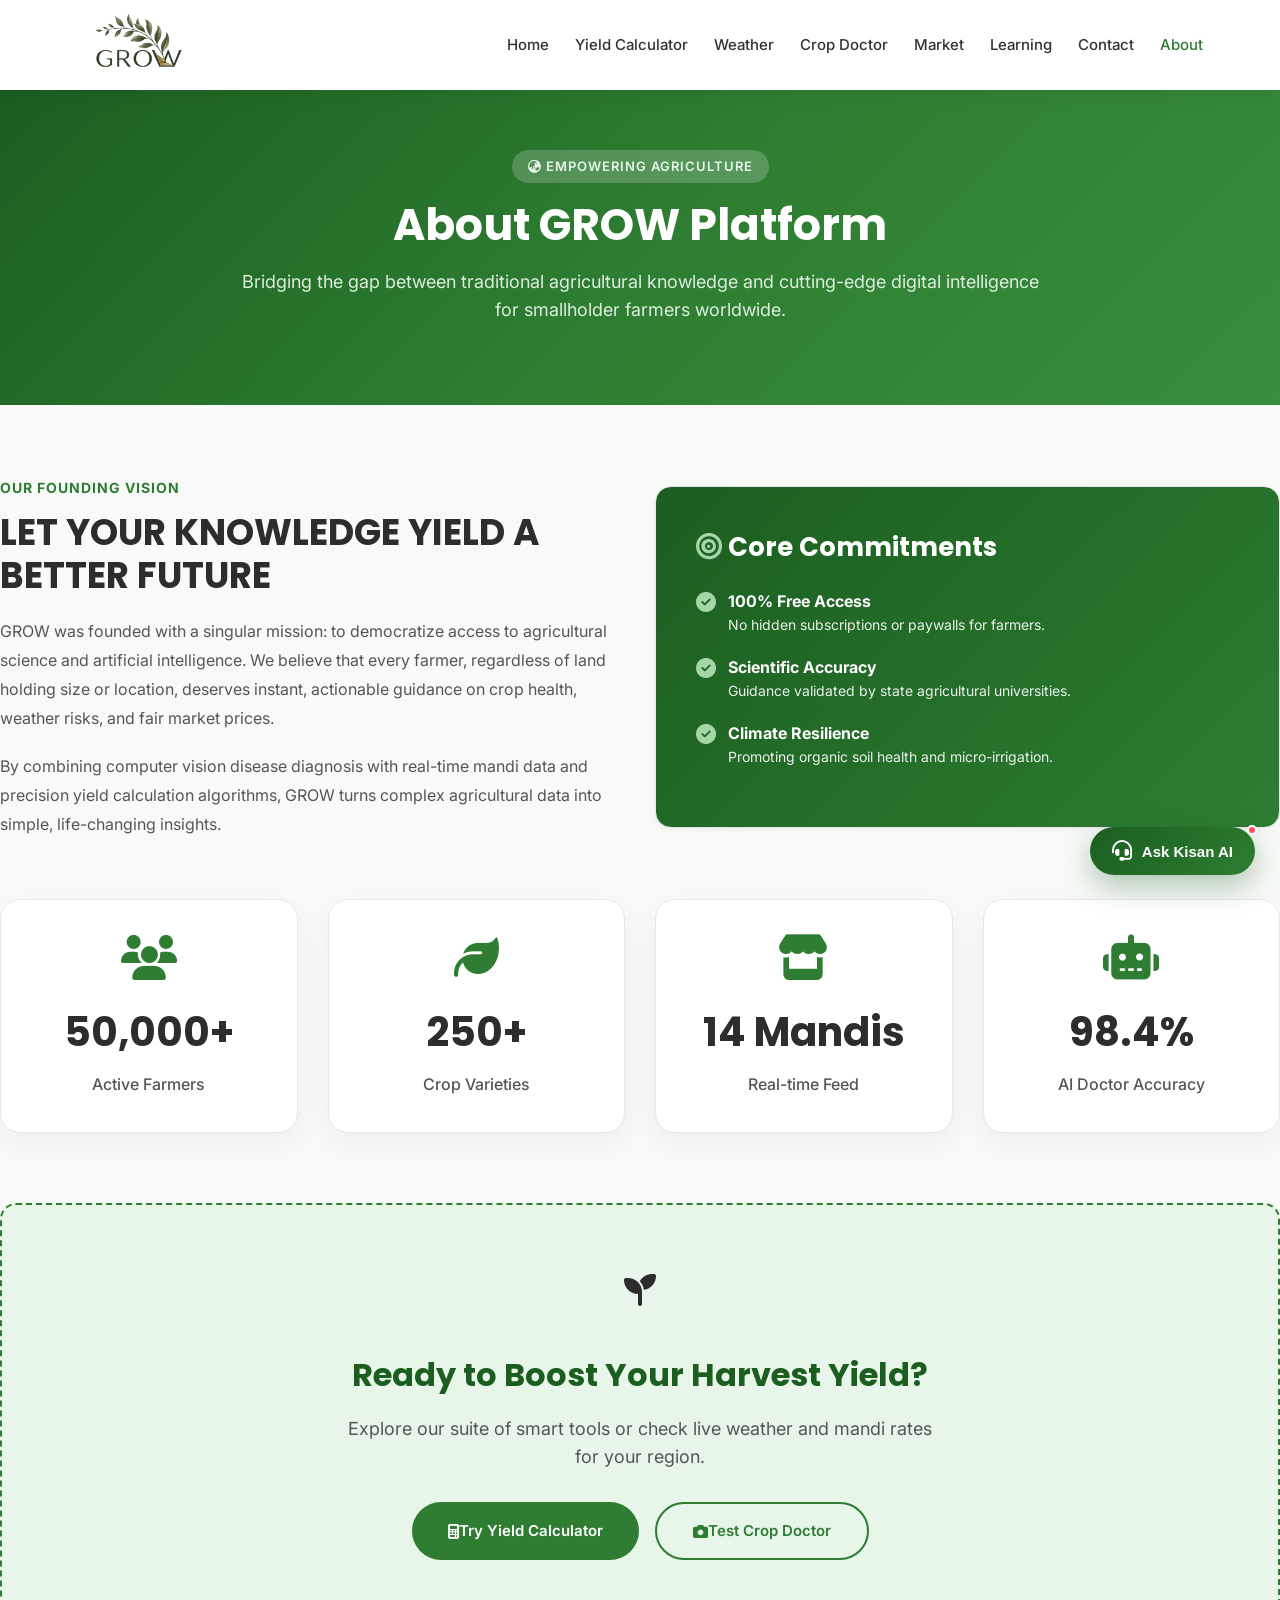
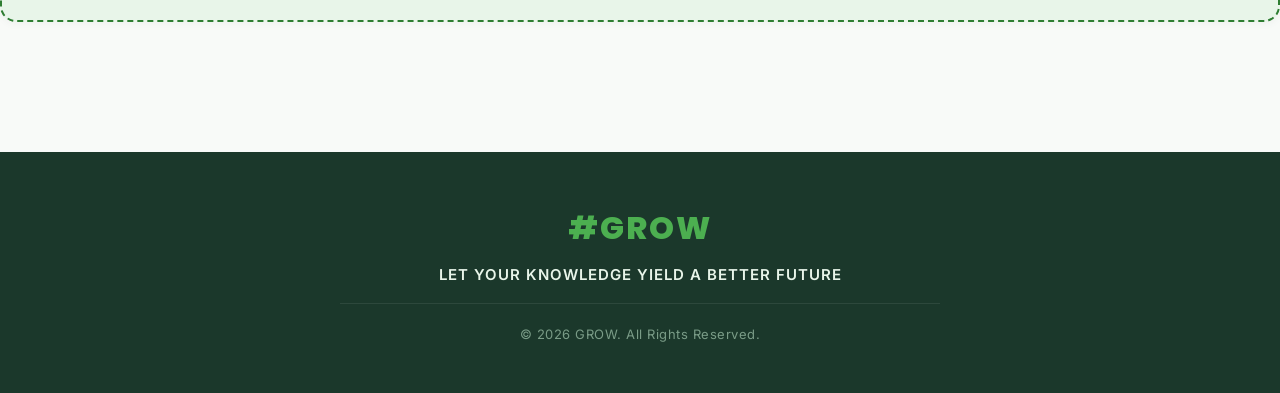
==== about.html @ fef5da93 "Add files via upload" ====
<!DOCTYPE html>
<html lang="en">
<head>
    <meta charset="UTF-8">
    <meta name="viewport" content="width=device-width, initial-scale=1.0">
    <title>About Us | GROW Agriculture Platform</title>
    <link href="https://fonts.googleapis.com/css2?family=Inter:wght@300;400;500;600;700&family=Poppins:wght@500;600;700;800&display=swap" rel="stylesheet">
    <link rel="stylesheet" href="https://cdnjs.cloudflare.com/ajax/libs/font-awesome/6.6.0/css/all.min.css">
    <link rel="stylesheet" href="style.css">
</head>
<body>

    <!-- NAVBAR -->
    <header>
        <nav class="navbar">
            <div class="logo">
                <a href="index.html">
                    <img src="ASSISTS/LOGO/LOGO (2).PNG" alt="GROW Logo">
                </a>
            </div>

            <ul class="nav-links">
                <li><a href="index.html">Home</a></li>
                <li><a href="yield-calculator.html">Yield Calculator</a></li>
                <li><a href="weather.html">Weather</a></li>
                <li><a href="crop-doctor.html">Crop Doctor</a></li>
                <li><a href="market.html">Market</a></li>
                <li><a href="learning.html">Learning</a></li>
                <li><a href="contact.html">Contact</a></li>
                <li><a href="about.html" class="active">About</a></li>
            </ul>

            <button class="mobile-menu-btn" aria-label="Toggle menu">
                <i class="fa-solid fa-bars"></i>
            </button>
        </nav>
    </header>

    <main>
        <!-- PAGE HEADER -->
        <section class="page-header">
            <div class="page-header-content">
                <span class="badge"><i class="fa-solid fa-earth-asia"></i> Empowering Agriculture</span>
                <h1>About GROW Platform</h1>
                <p>Bridging the gap between traditional agricultural knowledge and cutting-edge digital intelligence for smallholder farmers worldwide.</p>
            </div>
        </section>

        <!-- MISSION & PILLARS -->
        <section class="container section-padding">
            
            <div class="grid-2" style="align-items: center; margin-bottom: 60px;">
                <div>
                    <span style="color: var(--primary-color); font-weight: 700; font-size: 14px; text-transform: uppercase; letter-spacing: 1px;">Our Founding Vision</span>
                    <h2 style="font-family:'Poppins', sans-serif; font-size: 36px; margin: 10px 0 20px; color: var(--text-primary); line-height: 1.2;">
                        LET YOUR KNOWLEDGE YIELD A BETTER FUTURE
                    </h2>
                    <p style="font-size: 16px; color: var(--text-secondary); line-height: 1.8; margin-bottom: 20px;">
                        GROW was founded with a singular mission: to democratize access to agricultural science and artificial intelligence. We believe that every farmer, regardless of land holding size or location, deserves instant, actionable guidance on crop health, weather risks, and fair market prices.
                    </p>
                    <p style="font-size: 16px; color: var(--text-secondary); line-height: 1.8;">
                        By combining computer vision disease diagnosis with real-time mandi data and precision yield calculation algorithms, GROW turns complex agricultural data into simple, life-changing insights.
                    </p>
                </div>

                <div class="card" style="padding: 40px; background: linear-gradient(135deg, #1B5E20, #2E7D32); color: #ffffff;">
                    <h3 style="font-family:'Poppins', sans-serif; font-size: 26px; margin-bottom: 20px; color: #ffffff;">
                        <i class="fa-solid fa-bullseye" style="color: #A5D6A7;"></i> Core Commitments
                    </h3>

                    <ul style="list-style: none;">
                        <li style="margin-bottom: 18px; display: flex; gap: 12px; align-items: start;">
                            <i class="fa-solid fa-circle-check" style="font-size: 20px; color: #A5D6A7; margin-top: 3px;"></i>
                            <div>
                                <strong>100% Free Access</strong>
                                <div style="font-size: 14px; opacity: 0.9;">No hidden subscriptions or paywalls for farmers.</div>
                            </div>
                        </li>
                        <li style="margin-bottom: 18px; display: flex; gap: 12px; align-items: start;">
                            <i class="fa-solid fa-circle-check" style="font-size: 20px; color: #A5D6A7; margin-top: 3px;"></i>
                            <div>
                                <strong>Scientific Accuracy</strong>
                                <div style="font-size: 14px; opacity: 0.9;">Guidance validated by state agricultural universities.</div>
                            </div>
                        </li>
                        <li style="margin-bottom: 18px; display: flex; gap: 12px; align-items: start;">
                            <i class="fa-solid fa-circle-check" style="font-size: 20px; color: #A5D6A7; margin-top: 3px;"></i>
                            <div>
                                <strong>Climate Resilience</strong>
                                <div style="font-size: 14px; opacity: 0.9;">Promoting organic soil health and micro-irrigation.</div>
                            </div>
                        </li>
                    </ul>
                </div>
            </div>

            <!-- Impact Stats Grid -->
            <div class="stats" style="padding: 0; margin-bottom: 70px;">
                <div class="stat-card">
                    <i class="fa-solid fa-users"></i>
                    <h2>50,000+</h2>
                    <p>Active Farmers</p>
                </div>
                <div class="stat-card">
                    <i class="fa-solid fa-leaf"></i>
                    <h2>250+</h2>
                    <p>Crop Varieties</p>
                </div>
                <div class="stat-card">
                    <i class="fa-solid fa-store"></i>
                    <h2>14 Mandis</h2>
                    <p>Real-time Feed</p>
                </div>
                <div class="stat-card">
                    <i class="fa-solid fa-robot"></i>
                    <h2>98.4%</h2>
                    <p>AI Doctor Accuracy</p>
                </div>
            </div>

            <!-- Call to Action Card -->
            <div class="card" style="text-align: center; padding: 60px 40px; background: var(--primary-light); border: 2px dashed var(--primary-color);">
                <div class="logo-icon" style="margin: 0 auto 20px; width: 64px; height: 64px; font-size: 32px;">
                    <i class="fa-solid fa-seedling"></i>
                </div>
                <h2 style="font-family:'Poppins', sans-serif; font-size: 32px; color: var(--primary-dark); margin-bottom: 14px;">
                    Ready to Boost Your Harvest Yield?
                </h2>
                <p style="font-size: 18px; color: var(--text-secondary); max-width: 600px; margin: 0 auto 30px;">
                    Explore our suite of smart tools or check live weather and mandi rates for your region.
                </p>
                <div style="display: flex; gap: 16px; justify-content: center; flex-wrap: wrap;">
                    <a href="yield-calculator.html" class="primary-btn">
                        <i class="fa-solid fa-calculator"></i> Try Yield Calculator
                    </a>
                    <a href="crop-doctor.html" class="secondary-btn">
                        <i class="fa-solid fa-camera"></i> Test Crop Doctor
                    </a>
                </div>
            </div>

        </section>
    </main>

    <!-- Footer -->
    <footer>
        <h3>#GROW</h3>
        <p>LET YOUR KNOWLEDGE YIELD A BETTER FUTURE</p>
        <p>© 2026 GROW. All Rights Reserved.</p>
    </footer>

    <script src="main.js"></script>
</body>
</html>
---- style.css ----
/* ==========================================
   GROW AGRICULTURAL PLATFORM - MASTER STYLES
   Palette: Primary #2E7D32, Dark #1B5E20, Accent #4CAF50, Light #F8FAF8
   Typography: Inter, Poppins
========================================== */

:root {
    --primary-color: #2E7D32;
    --primary-dark: #1B5E20;
    --primary-light: #E8F5E9;
    --accent-color: #4CAF50;
    --accent-orange: #FF9800;
    --bg-color: #F8FAF8;
    --card-bg: #FFFFFF;
    --text-primary: #2D2D2D;
    --text-secondary: #555555;
    --text-muted: #888888;
    --border-color: #E5E7EB;
    --shadow-sm: 0 2px 8px rgba(0, 0, 0, 0.04);
    --shadow-md: 0 10px 25px rgba(0, 0, 0, 0.06);
    --shadow-lg: 0 15px 35px rgba(46, 125, 50, 0.12);
    --radius-sm: 10px;
    --radius-md: 16px;
    --radius-lg: 24px;
    --radius-pill: 50px;
    --transition: all 0.3s cubic-bezier(0.4, 0, 0.2, 1);
}

* {
    margin: 0;
    padding: 0;
    box-sizing: border-box;
    scroll-behavior: smooth;
}

body {
    font-family: 'Inter', sans-serif;
    background-color: var(--bg-color);
    color: var(--text-primary);
    line-height: 1.6;
    display: flex;
    flex-direction: column;
    min-height: 100vh;
}

/* ==========================================
   NAVBAR & HEADER
========================================== */

header {
    position: fixed;
    top: 0;
    left: 0;
    width: 100%;
    z-index: 1000;
    background: #ffffff;
    box-shadow: 0 2px 20px rgba(0, 0, 0, 0.06);
}

.navbar {
    height: 90px;
    display: flex;
    justify-content: space-between;
    align-items: center;
    padding: 0 6%;
    max-width: 1400px;
    margin: 0 auto;
}

.logo {
    display: flex;
    align-items: center;
}

.logo a {
    display: flex;
    align-items: center;
    text-decoration: none;
}

.logo img {
    height: 70px;
    width: auto;
    max-height: 80px;
    cursor: pointer;
    transition: transform 0.3s ease;
    object-fit: contain;
}

.logo img:hover {
    transform: scale(1.04);
}

.mobile-menu-header-item {
    display: none !important;
}

.nav-links {
    display: flex;
    list-style: none;
    gap: 26px;
    align-items: center;
}

.nav-links a {
    text-decoration: none;
    color: #333333;
    font-weight: 500;
    font-size: 15px;
    transition: var(--transition);
    text-transform: none;
}

.nav-links a:hover,
.nav-links a.active {
    color: var(--primary-color);
}

.mobile-menu-btn {
    display: none;
    background: var(--primary-light);
    border: none;
    width: 46px;
    height: 46px;
    border-radius: 12px;
    font-size: 22px;
    color: var(--primary-color);
    cursor: pointer;
    transition: var(--transition);
    align-items: center;
    justify-content: center;
}

.mobile-menu-btn:hover {
    background: var(--primary-color);
    color: #ffffff;
}

/* ==========================================
   PAGE HERO / BANNER (SUBPAGES)
========================================== */

.page-header {
    margin-top: 90px;
    background: linear-gradient(135deg, #1B5E20 0%, #2E7D32 50%, #388E3C 100%);
    color: #ffffff;
    padding: 60px 6% 80px;
    text-align: center;
    position: relative;
    overflow: hidden;
}

.page-header-content {
    max-width: 800px;
    margin: 0 auto;
    position: relative;
    z-index: 2;
}

.badge {
    display: inline-block;
    padding: 6px 16px;
    background: rgba(255, 255, 255, 0.2);
    backdrop-filter: blur(5px);
    border-radius: var(--radius-pill);
    font-size: 13px;
    font-weight: 600;
    text-transform: uppercase;
    letter-spacing: 1px;
    margin-bottom: 16px;
    color: #E8F5E9;
}

.page-header h1 {
    font-family: 'Poppins', sans-serif;
    font-size: 44px;
    font-weight: 700;
    margin-bottom: 16px;
    line-height: 1.2;
}

.page-header p {
    font-size: 18px;
    color: #E8F5E9;
    opacity: 0.95;
}

/* ==========================================
   MAIN CONTENT WRAPPER
========================================== */

main {
    flex: 1;
}

.container {
    max-width: 1300px;
    margin: 0 auto;
    padding: 0 6%;
}

.section-padding {
    padding: 70px 0;
}

.section-title {
    text-align: center;
    margin-bottom: 50px;
}

.section-title h2 {
    font-family: 'Poppins', sans-serif;
    font-size: 38px;
    color: var(--text-primary);
    margin-bottom: 12px;
}

.section-title p {
    font-size: 16px;
    color: var(--text-secondary);
    max-width: 650px;
    margin: 0 auto;
}

/* ==========================================
   HERO SECTION (HOME)
========================================== */

.hero {
    margin-top: 90px;
    min-height: calc(100vh - 90px);
    display: flex;
    justify-content: space-between;
    align-items: center;
    padding: 70px 8%;
    max-width: 1400px;
    margin-left: auto;
    margin-right: auto;
    gap: 40px;
}

.hero-content {
    flex: 1.1;
    max-width: 650px;
}

.hero h1 {
    font-size: 54px;
    line-height: 1.18;
    font-family: 'Poppins', sans-serif;
    font-weight: 800;
    color: #2D2D2D;
    margin-bottom: 24px;
    letter-spacing: -0.5px;
}

.hero h1 span {
    color: #2E7D32;
}

.hero p {
    font-size: 17px;
    color: #555555;
    line-height: 1.8;
    margin-bottom: 35px;
    max-width: 580px;
}

/* Search Box */

.search-box {
    width: 100%;
    max-width: 520px;
    display: flex;
    background: #ffffff;
    border-radius: 50px;
    padding: 4px 6px 4px 12px;
    box-shadow: 0 5px 20px rgba(0, 0, 0, 0.06);
    border: 1px solid #EAEAEA;
    margin-bottom: 35px;
    align-items: center;
}

.search-box input {
    flex: 1;
    padding: 16px 18px;
    border: none;
    outline: none;
    font-size: 15px;
    background: transparent;
    color: #333333;
}

.search-box button {
    width: 52px;
    height: 48px;
    border: none;
    background: #2E7D32;
    color: #ffffff;
    border-radius: 30px;
    cursor: pointer;
    font-size: 16px;
    transition: var(--transition);
    display: flex;
    align-items: center;
    justify-content: center;
}

.search-box button:hover {
    background: #1B5E20;
}

/* Buttons */

.hero-buttons {
    display: flex;
    gap: 20px;
    align-items: center;
}

.primary-btn {
    padding: 15px 36px;
    border-radius: 40px;
    background: #2E7D32;
    color: #ffffff;
    text-decoration: none;
    font-weight: 600;
    font-size: 15px;
    transition: var(--transition);
    display: inline-flex;
    align-items: center;
    justify-content: center;
    border: none;
    cursor: pointer;
}

.primary-btn:hover {
    background: #1B5E20;
    transform: translateY(-2px);
}

.secondary-btn {
    padding: 15px 36px;
    border-radius: 40px;
    border: 2px solid #2E7D32;
    background: transparent;
    color: #2E7D32;
    text-decoration: none;
    font-weight: 600;
    font-size: 15px;
    transition: var(--transition);
    display: inline-flex;
    align-items: center;
    justify-content: center;
    cursor: pointer;
}

.secondary-btn:hover {
    background: #2E7D32;
    color: #ffffff;
    transform: translateY(-2px);
}

/* Hero Image */

.hero-image {
    flex: 0.9;
    display: flex;
    justify-content: center;
    align-items: center;
}

.hero-image img {
    width: 100%;
    max-width: 500px;
    height: auto;
    object-fit: contain;
    animation: float 4s ease-in-out infinite;
}

@keyframes float {
    0% { transform: translateY(0); }
    50% { transform: translateY(-12px); }
    100% { transform: translateY(0); }
}

/* ==========================================
   STATS SECTION
========================================== */

.stats {
    display: grid;
    grid-template-columns: repeat(4, 1fr);
    gap: 30px;
    padding: 70px 8%;
    max-width: 1400px;
    margin: 0 auto;
}

.stat-card {
    background: #ffffff;
    padding: 35px 24px;
    border-radius: 20px;
    text-align: center;
    transition: var(--transition);
    box-shadow: 0 10px 30px rgba(0, 0, 0, 0.05);
    border: 1px solid var(--border-color);
}

.stat-card:hover {
    transform: translateY(-10px);
}

.stat-card i {
    font-size: 45px;
    color: #2E7D32;
    margin-bottom: 20px;
}

.stat-card h2 {
    font-size: 40px;
    font-weight: 700;
    color: var(--text-primary);
    margin-bottom: 8px;
    font-family: 'Poppins', sans-serif;
}

.stat-card p {
    color: var(--text-secondary);
    font-weight: 500;
}

/* ==========================================
   SERVICES SECTION
========================================== */

.services {
    padding: 80px 8%;
    max-width: 1400px;
    margin: 0 auto;
}

.services h2 {
    text-align: center;
    font-size: 42px;
    margin-bottom: 60px;
    font-family: 'Poppins', sans-serif;
}

.service-grid {
    display: grid;
    grid-template-columns: repeat(3, 1fr);
    gap: 30px;
}

.service-card {
    background: #ffffff;
    padding: 40px;
    border-radius: 20px;
    transition: 0.4s;
    box-shadow: 0 10px 30px rgba(0, 0, 0, 0.06);
    border: 1px solid var(--border-color);
    display: flex;
    flex-direction: column;
    text-decoration: none;
    color: inherit;
}

.service-card:hover {
    transform: translateY(-10px);
}

.service-card i {
    font-size: 50px;
    color: #2E7D32;
    margin-bottom: 20px;
}

.service-card h3 {
    font-size: 22px;
    margin-bottom: 15px;
    font-family: 'Poppins', sans-serif;
}

.service-card p {
    color: var(--text-secondary);
    font-size: 15px;
    line-height: 1.6;
    flex-grow: 1;
}

/* ==========================================
   CARDS & GRID LAYOUTS (GENERAL)
========================================== */

.grid-3 {
    display: grid;
    grid-template-columns: repeat(3, 1fr);
    gap: 30px;
}

.grid-2 {
    display: grid;
    grid-template-columns: repeat(2, 1fr);
    gap: 30px;
}

.card {
    background: var(--card-bg);
    border-radius: var(--radius-md);
    padding: 30px;
    border: 1px solid var(--border-color);
    box-shadow: var(--shadow-sm);
    transition: var(--transition);
}

/* ==========================================
   FORMS & INPUTS
========================================== */

.form-group {
    margin-bottom: 20px;
}

.form-group label {
    display: block;
    font-weight: 600;
    font-size: 14px;
    color: var(--text-primary);
    margin-bottom: 8px;
}

.form-control {
    width: 100%;
    padding: 14px 18px;
    border-radius: var(--radius-sm);
    border: 1.5px solid var(--border-color);
    font-size: 15px;
    font-family: inherit;
    color: var(--text-primary);
    background: #ffffff;
    transition: var(--transition);
    outline: none;
}

.form-control:focus {
    border-color: var(--primary-color);
    box-shadow: 0 0 0 4px rgba(46, 125, 50, 0.12);
}

select.form-control {
    cursor: pointer;
}

/* ==========================================
   YIELD CALCULATOR PAGE STYLES
========================================== */

.calculator-wrapper {
    display: grid;
    grid-template-columns: 1.1fr 0.9fr;
    gap: 40px;
    align-items: start;
    margin-top: -40px;
    position: relative;
    z-index: 10;
}

.calc-card {
    background: #ffffff;
    border-radius: var(--radius-lg);
    padding: 40px;
    box-shadow: var(--shadow-lg);
    border: 1px solid var(--border-color);
}

.calc-result-card {
    background: linear-gradient(145deg, #1B5E20, #2E7D32);
    color: #ffffff;
    border-radius: var(--radius-lg);
    padding: 40px;
    box-shadow: var(--shadow-lg);
    position: sticky;
    top: 110px;
}

.calc-result-card h3 {
    font-size: 24px;
    margin-bottom: 24px;
    font-family: 'Poppins', sans-serif;
    display: flex;
    align-items: center;
    gap: 10px;
}

.result-item {
    background: rgba(255, 255, 255, 0.12);
    backdrop-filter: blur(8px);
    border-radius: var(--radius-md);
    padding: 20px;
    margin-bottom: 16px;
    border: 1px solid rgba(255, 255, 255, 0.15);
}

.result-item label {
    font-size: 13px;
    text-transform: uppercase;
    letter-spacing: 0.5px;
    color: #C8E6C9;
    display: block;
    margin-bottom: 4px;
}

.result-item .value {
    font-size: 32px;
    font-weight: 700;
    font-family: 'Poppins', sans-serif;
}

.result-grid-mini {
    display: grid;
    grid-template-columns: 1fr 1fr;
    gap: 16px;
}

/* ==========================================
   WEATHER PAGE STYLES
========================================== */

.weather-dashboard {
    margin-top: -40px;
    position: relative;
    z-index: 10;
}

.weather-current-card {
    background: linear-gradient(135deg, #2E7D32 0%, #1565C0 100%);
    color: #fff;
    border-radius: var(--radius-lg);
    padding: 40px;
    box-shadow: var(--shadow-lg);
    margin-bottom: 40px;
    display: grid;
    grid-template-columns: 1.2fr 1fr;
    gap: 30px;
    align-items: center;
}

.weather-main-info {
    display: flex;
    align-items: center;
    gap: 25px;
    margin: 20px 0;
}

.temp-large {
    font-size: 64px;
    font-weight: 700;
    font-family: 'Poppins', sans-serif;
    line-height: 1;
}

.weather-details-grid {
    display: grid;
    grid-template-columns: repeat(2, 1fr);
    gap: 16px;
}

.weather-detail-item {
    background: rgba(255, 255, 255, 0.15);
    padding: 16px;
    border-radius: var(--radius-sm);
    display: flex;
    align-items: center;
    gap: 14px;
}

.weather-forecast-grid {
    display: grid;
    grid-template-columns: repeat(7, 1fr);
    gap: 14px;
}

.forecast-card {
    background: #ffffff;
    padding: 20px 12px;
    border-radius: var(--radius-md);
    text-align: center;
    border: 1px solid var(--border-color);
    box-shadow: var(--shadow-sm);
    transition: var(--transition);
}

.forecast-card:hover {
    transform: translateY(-5px);
    border-color: var(--primary-color);
}

.forecast-day {
    font-weight: 600;
    font-size: 14px;
    color: var(--text-primary);
    margin-bottom: 8px;
}

.forecast-icon {
    font-size: 28px;
    color: var(--primary-color);
    margin: 10px 0;
}

.forecast-temp {
    font-weight: 700;
    font-size: 16px;
}

/* ==========================================
   CROP DOCTOR PAGE STYLES
========================================== */

.doctor-container {
    display: grid;
    grid-template-columns: 1fr 1fr;
    gap: 40px;
    margin-top: -40px;
    position: relative;
    z-index: 10;
}

.upload-box {
    border: 2px dashed var(--primary-color);
    background: var(--primary-light);
    border-radius: var(--radius-md);
    padding: 40px 20px;
    text-align: center;
    cursor: pointer;
    transition: var(--transition);
    margin-bottom: 24px;
}

.upload-box:hover {
    background: #E0F2F1;
    border-color: var(--primary-dark);
}

.upload-icon {
    font-size: 48px;
    color: var(--primary-color);
    margin-bottom: 12px;
}

.symptom-tag {
    display: inline-block;
    padding: 8px 16px;
    border-radius: var(--radius-pill);
    background: #F3F4F6;
    color: var(--text-secondary);
    font-size: 14px;
    font-weight: 500;
    margin: 4px;
    cursor: pointer;
    transition: var(--transition);
    border: 1px solid var(--border-color);
}

.symptom-tag.selected,
.symptom-tag:hover {
    background: var(--primary-color);
    color: #ffffff;
    border-color: var(--primary-color);
}

.diagnosis-report {
    background: #ffffff;
    border-radius: var(--radius-lg);
    padding: 36px;
    border: 1px solid var(--border-color);
    box-shadow: var(--shadow-lg);
}

.report-header {
    display: flex;
    align-items: center;
    justify-content: space-between;
    padding-bottom: 20px;
    border-bottom: 1px solid var(--border-color);
    margin-bottom: 24px;
}

.confidence-badge {
    background: #E8F5E9;
    color: #2E7D32;
    padding: 6px 14px;
    border-radius: var(--radius-pill);
    font-size: 13px;
    font-weight: 700;
}

/* ==========================================
   MARKET PRICES STYLES
========================================== */

.market-search-bar {
    display: flex;
    gap: 15px;
    margin-bottom: 30px;
    margin-top: -40px;
    position: relative;
    z-index: 10;
    background: #ffffff;
    padding: 20px;
    border-radius: var(--radius-md);
    box-shadow: var(--shadow-md);
}

.market-table-container {
    background: #ffffff;
    border-radius: var(--radius-md);
    box-shadow: var(--shadow-sm);
    border: 1px solid var(--border-color);
    overflow-x: auto;
}

.market-table {
    width: 100%;
    border-collapse: collapse;
    text-align: left;
}

.market-table th {
    background: #F9FAFB;
    padding: 16px 24px;
    font-weight: 600;
    color: var(--text-secondary);
    font-size: 14px;
    border-bottom: 1px solid var(--border-color);
}

.market-table td {
    padding: 18px 24px;
    border-bottom: 1px solid var(--border-color);
    font-size: 15px;
    color: var(--text-primary);
}

.market-table tr:hover {
    background-color: #F8FAF8;
}

.price-up {
    color: #2E7D32;
    font-weight: 600;
}

.price-down {
    color: #D32F2F;
    font-weight: 600;
}

/* ==========================================
   CROPS & LEARNING GRID STYLES
========================================== */

.filter-pills {
    display: flex;
    gap: 10px;
    flex-wrap: wrap;
    justify-content: center;
    margin-bottom: 40px;
}

.filter-btn {
    padding: 10px 22px;
    border-radius: var(--radius-pill);
    border: 1px solid var(--border-color);
    background: #ffffff;
    color: var(--text-secondary);
    font-weight: 500;
    font-size: 14px;
    cursor: pointer;
    transition: var(--transition);
}

.filter-btn.active,
.filter-btn:hover {
    background: var(--primary-color);
    color: #ffffff;
    border-color: var(--primary-color);
}

.crop-card {
    background: #ffffff;
    border-radius: var(--radius-md);
    overflow: hidden;
    border: 1px solid var(--border-color);
    box-shadow: var(--shadow-sm);
    transition: var(--transition);
    display: flex;
    flex-direction: column;
}

.crop-card:hover {
    transform: translateY(-6px);
    box-shadow: var(--shadow-md);
}

.crop-image-placeholder {
    height: 180px;
    background: linear-gradient(135deg, #A5D6A7, #81C784);
    display: flex;
    align-items: center;
    justify-content: center;
    font-size: 54px;
    color: #1B5E20;
}

.crop-content {
    padding: 24px;
    flex: 1;
    display: flex;
    flex-direction: column;
}

.crop-tag {
    font-size: 12px;
    font-weight: 700;
    text-transform: uppercase;
    color: var(--primary-color);
    letter-spacing: 0.5px;
    margin-bottom: 6px;
}

.crop-title {
    font-size: 20px;
    font-weight: 700;
    margin-bottom: 10px;
    font-family: 'Poppins', sans-serif;
}

.crop-info-meta {
    display: flex;
    gap: 15px;
    font-size: 13px;
    color: var(--text-secondary);
    margin-top: auto;
    padding-top: 15px;
    border-top: 1px solid var(--border-color);
}

/* FAQ Accordion */
.faq-item {
    background: #ffffff;
    border-radius: var(--radius-md);
    border: 1px solid var(--border-color);
    margin-bottom: 16px;
    overflow: hidden;
    transition: var(--transition);
}

.faq-header {
    padding: 20px 24px;
    font-weight: 600;
    font-size: 16px;
    display: flex;
    justify-content: space-between;
    align-items: center;
    cursor: pointer;
    user-select: none;
}

.faq-content {
    padding: 0 24px 20px;
    color: var(--text-secondary);
    display: none;
    font-size: 15px;
    line-height: 1.7;
}

.faq-item.active .faq-content {
    display: block;
}

.faq-item.active .faq-icon {
    transform: rotate(180deg);
}

/* ==========================================
   MODALS & TOASTS
========================================== */

.modal-overlay {
    position: fixed;
    top: 0;
    left: 0;
    width: 100%;
    height: 100%;
    background: rgba(0, 0, 0, 0.5);
    backdrop-filter: blur(4px);
    display: flex;
    align-items: center;
    justify-content: center;
    z-index: 2000;
    opacity: 0;
    pointer-events: none;
    transition: var(--transition);
}

.modal-overlay.active {
    opacity: 1;
    pointer-events: auto;
}

.modal-box {
    background: #ffffff;
    border-radius: var(--radius-lg);
    width: 90%;
    max-width: 550px;
    padding: 36px;
    box-shadow: 0 20px 50px rgba(0, 0, 0, 0.2);
    position: relative;
    transform: translateY(20px);
    transition: var(--transition);
}

.modal-overlay.active .modal-box {
    transform: translateY(0);
}

.modal-close {
    position: absolute;
    top: 20px;
    right: 20px;
    background: none;
    border: none;
    font-size: 22px;
    color: var(--text-muted);
    cursor: pointer;
}

.modal-close:hover {
    color: var(--text-primary);
}

/* Notification Toast */
.toast-notification {
    position: fixed;
    bottom: 30px;
    right: 30px;
    background: #1F2937;
    color: #ffffff;
    padding: 14px 24px;
    border-radius: var(--radius-pill);
    box-shadow: 0 10px 25px rgba(0,0,0,0.2);
    display: flex;
    align-items: center;
    gap: 12px;
    z-index: 3000;
    transform: translateY(100px);
    opacity: 0;
    transition: all 0.4s cubic-bezier(0.175, 0.885, 0.32, 1.275);
}

.toast-notification.show {
    transform: translateY(0);
    opacity: 1;
}

/* ==========================================
   FOOTER
========================================== */

footer {
    background: #1B5E20;
    color: #ffffff;
    text-align: center;
    padding: 50px 6%;
    margin-top: 70px;
}

footer h3 {
    margin-bottom: 15px;
    font-family: 'Poppins', sans-serif;
    font-size: 28px;
}

footer p {
    font-size: 15px;
    color: #E8F5E9;
    margin-bottom: 10px;
}

/* ==========================================
   PREMIUM MOBILE SLIDE-IN DRAWER MENU
========================================== */

.mobile-nav-backdrop {
    display: none;
}

@media (max-width: 1024px) {
    .hero {
        flex-direction: column;
        text-align: center;
        padding-top: 60px;
    }
    
    .hero-content {
        max-width: 100%;
    }
    
    .search-box {
        margin-left: auto;
        margin-right: auto;
    }

    .hero-buttons {
        justify-content: center;
    }

    .stats {
        grid-template-columns: repeat(2, 1fr);
    }

    .service-grid, .grid-3 {
        grid-template-columns: repeat(2, 1fr);
    }

    .calculator-wrapper, .doctor-container, .weather-current-card {
        grid-template-columns: 1fr;
    }

    .weather-forecast-grid {
        grid-template-columns: repeat(4, 1fr);
    }
}

@media (max-width: 768px) {
    .mobile-menu-btn {
        display: flex;
    }

    /* Mobile Backdrop Overlay */
    .mobile-nav-backdrop {
        display: block;
        position: fixed;
        top: 0;
        left: 0;
        width: 100vw;
        height: 100vh;
        background: rgba(0, 0, 0, 0.55);
        backdrop-filter: blur(6px);
        z-index: 1999;
        opacity: 0;
        pointer-events: none;
        transition: opacity 0.35s ease;
    }

    .mobile-nav-backdrop.active {
        opacity: 1;
        pointer-events: auto;
    }

    /* Mobile Slide-over Drawer */
    .nav-links {
        display: flex;
        position: fixed;
        top: 0;
        right: -100%;
        width: 85%;
        max-width: 360px;
        height: 100vh;
        background: #ffffff;
        flex-direction: column;
        justify-content: flex-start;
        align-items: stretch;
        padding: 30px 24px 30px;
        box-shadow: -10px 0 40px rgba(0, 0, 0, 0.2);
        transition: right 0.4s cubic-bezier(0.16, 1, 0.3, 1);
        z-index: 2000;
        overflow-y: auto;
    }

    .nav-links.active {
        right: 0;
    }

    /* Mobile Drawer Header & Close Button */
    .mobile-menu-header-item {
        display: block !important;
        width: 100%;
        margin-bottom: 20px;
        padding-bottom: 14px;
        border-bottom: 2px solid #E8F5E9;
    }

    .mobile-menu-header {
        display: flex;
        align-items: center;
        justify-content: space-between;
        width: 100%;
    }

    .mobile-menu-title {
        font-family: 'Poppins', sans-serif;
        font-weight: 700;
        font-size: 17px;
        color: #2E7D32;
        display: flex;
        align-items: center;
        gap: 8px;
    }

    .nav-close-btn {
        background: #FFEBEE;
        color: #C62828;
        border: 1px solid #FFCDD2;
        padding: 6px 14px;
        border-radius: 20px;
        font-size: 13px;
        font-weight: 700;
        cursor: pointer;
        display: inline-flex;
        align-items: center;
        gap: 6px;
        transition: all 0.2s ease;
    }

    .nav-close-btn:hover {
        background: #C62828;
        color: #ffffff;
    }

    /* Drawer Item Card Styling */
    .nav-links li {
        width: 100%;
        margin-bottom: 8px;
    }

    .nav-links a {
        display: flex;
        align-items: center;
        justify-content: space-between;
        padding: 14px 18px;
        border-radius: 16px;
        font-size: 15px;
        font-weight: 600;
        color: #333333;
        background: #F8FAF8;
        border: 1px solid #EAEAEA;
        transition: all 0.25s ease;
        box-shadow: 0 2px 6px rgba(0, 0, 0, 0.02);
    }

    .nav-links a:hover,
    .nav-links a.active {
        background: #E8F5E9;
        color: #2E7D32;
        border-color: #A5D6A7;
        transform: translateX(-4px);
    }

    .nav-links a::after {
        content: '\f054';
        font-family: 'Font Awesome 6 Free';
        font-weight: 900;
        font-size: 12px;
        color: var(--primary-color);
        opacity: 0.7;
    }

    .hero h1 {
        font-size: 38px;
    }

    .service-grid, .grid-3, .grid-2, .stats {
        grid-template-columns: 1fr;
    }

    .weather-forecast-grid {
        grid-template-columns: repeat(2, 1fr);
    }
}

/* ==========================================
   MANAGED FARMS SECTION
========================================== */
.managed-farms {
    padding: 80px 8%;
    background: #f8faf8;
}

.managed-farms .section-header {
    text-align: center;
    max-width: 750px;
    margin: 0 auto 50px;
}

.section-tag {
    display: inline-flex;
    align-items: center;
    gap: 8px;
    background: #E8F5E9;
    color: #2E7D32;
    padding: 6px 16px;
    border-radius: 30px;
    font-size: 13px;
    font-weight: 600;
    text-transform: uppercase;
    letter-spacing: 0.5px;
    margin-bottom: 14px;
}

.managed-farms h2 {
    font-family: 'Poppins', sans-serif;
    font-size: 36px;
    color: #1b382b;
    margin-bottom: 12px;
    font-weight: 700;
}

.managed-farms p.subtitle {
    font-size: 16px;
    color: #555555;
    line-height: 1.6;
}

.farms-grid {
    display: grid;
    grid-template-columns: repeat(auto-fit, minmax(320px, 1fr));
    gap: 30px;
}

.farm-card {
    background: #ffffff;
    border-radius: 20px;
    overflow: hidden;
    box-shadow: 0 10px 30px rgba(0, 0, 0, 0.05);
    transition: transform 0.35s cubic-bezier(0.165, 0.84, 0.44, 1), box-shadow 0.35s ease;
    border: 1px solid #e9f0eb;
    display: flex;
    flex-direction: column;
}

.farm-card:hover {
    transform: translateY(-8px);
    box-shadow: 0 20px 40px rgba(46, 125, 50, 0.12);
}

.farm-image-wrapper {
    position: relative;
    width: 100%;
    height: 220px;
    overflow: hidden;
}

.farm-image-wrapper img {
    width: 100%;
    height: 100%;
    object-fit: cover;
    transition: transform 0.5s ease;
}

.farm-card:hover .farm-image-wrapper img {
    transform: scale(1.06);
}

.farm-badge {
    position: absolute;
    top: 14px;
    left: 14px;
    background: rgba(27, 94, 32, 0.9);
    backdrop-filter: blur(4px);
    color: #ffffff;
    padding: 6px 14px;
    border-radius: 20px;
    font-size: 12px;
    font-weight: 600;
    display: inline-flex;
    align-items: center;
    gap: 6px;
    box-shadow: 0 4px 10px rgba(0, 0, 0, 0.15);
}

.farm-info {
    padding: 24px;
    display: flex;
    flex-direction: column;
    flex-grow: 1;
}

.farm-meta {
    font-size: 13px;
    color: #2E7D32;
    font-weight: 600;
    margin-bottom: 8px;
    display: flex;
    align-items: center;
    gap: 6px;
}

.farm-title {
    font-family: 'Poppins', sans-serif;
    font-size: 20px;
    color: #1b382b;
    margin-bottom: 12px;
    font-weight: 600;
}

.farm-desc {
    font-size: 14px;
    color: #666666;
    line-height: 1.5;
    margin-bottom: 20px;
}

.farm-metrics {
    display: grid;
    grid-template-columns: repeat(2, 1fr);
    gap: 12px;
    padding-top: 16px;
    border-top: 1px solid #f0f4f1;
    margin-top: auto;
}

.metric-box {
    background: #f8faf8;
    padding: 10px 14px;
    border-radius: 12px;
    text-align: center;
}

.metric-val {
    font-family: 'Poppins', sans-serif;
    font-size: 18px;
    font-weight: 700;
    color: #2E7D32;
}

.metric-lbl {
    font-size: 11px;
    color: #777777;
    font-weight: 500;
    text-transform: uppercase;
}

.managed-banner {
    margin-top: 50px;
    background: linear-gradient(135deg, #1B5E20, #2E7D32);
    border-radius: 20px;
    padding: 30px 40px;
    color: #ffffff;
    display: flex;
    align-items: center;
    justify-content: space-between;
    flex-wrap: wrap;
    gap: 20px;
    box-shadow: 0 12px 30px rgba(46, 125, 50, 0.2);
}

.managed-banner-text h3 {
    font-family: 'Poppins', sans-serif;
    font-size: 22px;
    margin-bottom: 6px;
}

.managed-banner-text p {
    font-size: 14px;
    opacity: 0.9;
}

.managed-banner .banner-stats {
    display: flex;
    gap: 30px;
}

.stat-item {
    text-align: center;
}

.stat-item strong {
    display: block;
    font-family: 'Poppins', sans-serif;
    font-size: 24px;
    font-weight: 700;
}

.stat-item span {
    font-size: 12px;
    opacity: 0.85;
}

@media (max-width: 768px) {
    .managed-farms {
        padding: 50px 5%;
    }
    .managed-farms h2 {
        font-size: 28px;
    }
    .managed-banner {
        flex-direction: column;
        text-align: center;
        padding: 24px;
    }
    .managed-banner .banner-stats {
        justify-content: center;
        width: 100%;
    }
}

/* ==========================================
   MARKET ANALYSIS & SEARCH STYLES
========================================== */
.market-search-bar {
    display: flex;
    align-items: center;
    gap: 14px;
    background: #ffffff;
    padding: 14px 20px;
    border-radius: 16px;
    box-shadow: 0 10px 30px rgba(0, 0, 0, 0.06);
    border: 1px solid #e2ece4;
    margin-bottom: 20px;
}

.market-search-bar input {
    flex-grow: 1;
    border: none;
    outline: none;
    font-size: 16px;
    padding: 8px 12px;
    color: #1b382b;
    background: transparent;
}

.quick-crop-tags {
    display: flex;
    align-items: center;
    gap: 10px;
    flex-wrap: wrap;
    margin-bottom: 35px;
}

.crop-chip {
    background: #ffffff;
    border: 1px solid #c8e6c9;
    color: #2E7D32;
    padding: 8px 18px;
    border-radius: 20px;
    font-size: 13px;
    font-weight: 600;
    cursor: pointer;
    transition: all 0.25s ease;
    display: inline-flex;
    align-items: center;
    gap: 6px;
}

.crop-chip:hover,
.crop-chip.active {
    background: #2E7D32;
    color: #ffffff;
    border-color: #2E7D32;
    transform: translateY(-2px);
    box-shadow: 0 4px 12px rgba(46, 125, 50, 0.25);
}

.crop-analysis-card {
    background: #ffffff;
    border-radius: 24px;
    padding: 32px;
    border: 1px solid #e0ede2;
    box-shadow: 0 14px 40px rgba(0, 0, 0, 0.06);
    margin-bottom: 40px;
    transition: all 0.3s ease;
}

.crop-header-wrapper {
    display: flex;
    align-items: center;
    justify-content: space-between;
    flex-wrap: wrap;
    gap: 20px;
    padding-bottom: 24px;
    border-bottom: 1px solid #edf4ee;
    margin-bottom: 24px;
}

.crop-title-group h2 {
    font-family: 'Poppins', sans-serif;
    font-size: 28px;
    color: #1b382b;
    margin-bottom: 6px;
    display: flex;
    align-items: center;
    gap: 12px;
}

.crop-category-badge {
    background: #e8f5e9;
    color: #2E7D32;
    padding: 4px 12px;
    border-radius: 12px;
    font-size: 12px;
    font-weight: 700;
    text-transform: uppercase;
}

.price-hero-box {
    text-align: right;
}

.modal-price-large {
    font-family: 'Poppins', sans-serif;
    font-size: 34px;
    font-weight: 800;
    color: #1b382b;
}

.price-hero-unit {
    font-size: 14px;
    color: #666666;
    font-weight: 500;
}

.price-change-pill {
    display: inline-flex;
    align-items: center;
    gap: 6px;
    padding: 4px 12px;
    border-radius: 20px;
    font-weight: 700;
    font-size: 13px;
    margin-top: 4px;
}

.price-up {
    background: #E8F5E9;
    color: #2E7D32;
}

.price-down {
    background: #FFEBEE;
    color: #C62828;
}

.analysis-grid-4 {
    display: grid;
    grid-template-columns: repeat(auto-fit, minmax(220px, 1fr));
    gap: 20px;
    margin-bottom: 30px;
}

.metric-card {
    background: #f8faf8;
    padding: 20px;
    border-radius: 16px;
    border: 1px solid #e4efe6;
}

.metric-card-label {
    font-size: 12px;
    text-transform: uppercase;
    color: #666666;
    font-weight: 700;
    margin-bottom: 8px;
    display: flex;
    align-items: center;
    gap: 6px;
}

.metric-card-val {
    font-family: 'Poppins', sans-serif;
    font-size: 22px;
    font-weight: 700;
    color: #1b382b;
}

.metric-card-sub {
    font-size: 13px;
    color: #666666;
    margin-top: 4px;
}

.trend-section-box {
    background: #fdfdfd;
    border-radius: 16px;
    padding: 24px;
    border: 1px solid #eaf2eb;
    margin-bottom: 30px;
}

.trend-bars-container {
    display: flex;
    align-items: flex-end;
    justify-content: space-between;
    gap: 12px;
    height: 180px;
    padding-top: 30px;
}

.trend-bar-wrapper {
    flex: 1;
    display: flex;
    flex-direction: column;
    align-items: center;
    height: 100%;
    justify-content: flex-end;
}

.trend-bar {
    width: 100%;
    max-width: 42px;
    background: linear-gradient(180deg, #4CAF50, #2E7D32);
    border-radius: 8px 8px 0 0;
    position: relative;
    transition: height 0.5s ease;
    display: flex;
    justify-content: center;
}

.trend-bar:hover {
    background: linear-gradient(180deg, #66BB6A, #1B5E20);
}

.trend-bar-tooltip {
    position: absolute;
    top: -28px;
    font-size: 11px;
    font-weight: 700;
    color: #1b382b;
    background: #ffffff;
    padding: 2px 6px;
    border-radius: 6px;
    box-shadow: 0 2px 6px rgba(0, 0, 0, 0.1);
    white-space: nowrap;
}

.trend-bar-label {
    margin-top: 8px;
    font-size: 12px;
    color: #666666;
    font-weight: 600;
}

.advisor-box {
    background: linear-gradient(135deg, #e8f5e9, #f1f8e9);
    border-left: 5px solid #2E7D32;
    padding: 20px 24px;
    border-radius: 14px;
    display: flex;
    align-items: flex-start;
    gap: 16px;
    margin-bottom: 30px;
}

.advisor-icon {
    font-size: 28px;
    color: #2E7D32;
}

.advisor-content h4 {
    font-family: 'Poppins', sans-serif;
    font-size: 17px;
    color: #1b382b;
    margin-bottom: 4px;
}

.advisor-content p {
    font-size: 14px;
    color: #444444;
    line-height: 1.5;
}

.market-table-container {
    background: #ffffff;
    border-radius: 16px;
    overflow: hidden;
    box-shadow: 0 8px 24px rgba(0, 0, 0, 0.04);
    border: 1px solid #e4efe6;
}

.market-table {
    width: 100%;
    border-collapse: collapse;
    text-align: left;
}

.market-table th {
    background: #f4f9f5;
    padding: 16px 20px;
    font-size: 13px;
    font-weight: 700;
    color: #2E7D32;
    text-transform: uppercase;
    letter-spacing: 0.5px;
    border-bottom: 2px solid #e0ede2;
}

.market-table td {
    padding: 18px 20px;
    font-size: 14px;
    border-bottom: 1px solid #edf4ee;
    color: #333333;
}

.market-table tbody tr:hover {
    background: #fbfdfb;
    cursor: pointer;
}

/* ==========================================
   MARKET TOP HIGHLIGHTS STYLING
========================================== */
.market-highlights-grid {
    display: grid;
    grid-template-columns: repeat(auto-fit, minmax(300px, 1fr));
    gap: 24px;
    margin-top: -55px;
    margin-bottom: 35px;
    position: relative;
    z-index: 10;
}

.highlight-card {
    background: #ffffff;
    border-radius: 20px;
    padding: 24px 28px;
    box-shadow: 0 12px 35px rgba(0, 0, 0, 0.07);
    border: 1px solid #e4efe6;
    position: relative;
    overflow: hidden;
    cursor: pointer;
    transition: transform 0.35s cubic-bezier(0.165, 0.84, 0.44, 1), box-shadow 0.35s ease, border-color 0.35s ease;
    display: flex;
    flex-direction: column;
    justify-content: space-between;
}

.highlight-card::before {
    content: '';
    position: absolute;
    top: 0;
    left: 0;
    right: 0;
    height: 5px;
    transition: height 0.3s ease;
}

.highlight-card.gain-card::before {
    background: linear-gradient(90deg, #2E7D32, #4CAF50);
}

.highlight-card.drop-card::before {
    background: linear-gradient(90deg, #D32F2F, #FF5252);
}

.highlight-card.volume-card::before {
    background: linear-gradient(90deg, #F57C00, #FFB74D);
}

.highlight-card:hover {
    transform: translateY(-8px);
    box-shadow: 0 20px 45px rgba(0, 0, 0, 0.12);
}

.highlight-card:hover::before {
    height: 7px;
}

.highlight-top {
    display: flex;
    align-items: center;
    justify-content: space-between;
    margin-bottom: 16px;
}

.highlight-badge-tag {
    font-size: 11px;
    font-weight: 700;
    text-transform: uppercase;
    letter-spacing: 0.8px;
    display: inline-flex;
    align-items: center;
    gap: 6px;
    padding: 4px 10px;
    border-radius: 20px;
}

.gain-card .highlight-badge-tag {
    background: #E8F5E9;
    color: #2E7D32;
}

.drop-card .highlight-badge-tag {
    background: #FFEBEE;
    color: #C62828;
}

.volume-card .highlight-badge-tag {
    background: #FFF3E0;
    color: #E65100;
}

.pulse-dot {
    width: 8px;
    height: 8px;
    border-radius: 50%;
    display: inline-block;
    animation: pulseGlow 1.8s infinite;
}

.pulse-green { background: #2E7D32; box-shadow: 0 0 0 rgba(46, 125, 50, 0.4); }
.pulse-red { background: #C62828; box-shadow: 0 0 0 rgba(198, 40, 40, 0.4); }
.pulse-amber { background: #E65100; box-shadow: 0 0 0 rgba(230, 81, 0, 0.4); }

@keyframes pulseGlow {
    0% { transform: scale(0.95); box-shadow: 0 0 0 0 rgba(46, 125, 50, 0.7); }
    70% { transform: scale(1); box-shadow: 0 0 0 8px rgba(46, 125, 50, 0); }
    100% { transform: scale(0.95); box-shadow: 0 0 0 0 rgba(46, 125, 50, 0); }
}

.highlight-icon-circle {
    width: 44px;
    height: 44px;
    border-radius: 14px;
    display: flex;
    align-items: center;
    justify-content: center;
    font-size: 20px;
}

.gain-card .highlight-icon-circle {
    background: linear-gradient(135deg, #E8F5E9, #C8E6C9);
    color: #2E7D32;
}

.drop-card .highlight-icon-circle {
    background: linear-gradient(135deg, #FFEBEE, #FFCDD2);
    color: #C62828;
}

.volume-card .highlight-icon-circle {
    background: linear-gradient(135deg, #FFF3E0, #FFE0B2);
    color: #E65100;
}

.highlight-body h3 {
    font-family: 'Poppins', sans-serif;
    font-size: 22px;
    color: #1b382b;
    margin-bottom: 8px;
    font-weight: 700;
}

.highlight-price-row {
    display: flex;
    align-items: baseline;
    gap: 8px;
    margin-bottom: 12px;
}

.highlight-amount {
    font-family: 'Poppins', sans-serif;
    font-size: 26px;
    font-weight: 800;
    color: #1b382b;
}

.highlight-unit {
    font-size: 13px;
    color: #666666;
    font-weight: 500;
}

.stat-pill {
    display: inline-flex;
    align-items: center;
    gap: 6px;
    padding: 4px 12px;
    border-radius: 20px;
    font-size: 13px;
    font-weight: 700;
}

.stat-pill.gain {
    background: #E8F5E9;
    color: #2E7D32;
}

.stat-pill.drop {
    background: #FFEBEE;
    color: #C62828;
}

.stat-pill.volume {
    background: #FFF3E0;
    color: #E65100;
}

.highlight-footer-meta {
    font-size: 12.5px;
    color: #666666;
    margin-top: 14px;
    padding-top: 12px;
    border-top: 1px dashed #e8efe9;
    display: flex;
    align-items: center;
    gap: 6px;
}

/* ==========================================
   FOOTER STYLING
========================================== */
footer {
    background: #1b382b;
    color: #ffffff;
    text-align: center;
    padding: 50px 20px 40px;
    margin-top: 60px;
}

footer h3 {
    font-family: 'Poppins', sans-serif;
    font-size: 32px;
    font-weight: 800;
    color: #4CAF50;
    letter-spacing: 2px;
    margin-bottom: 10px;
}

footer p {
    font-size: 14px;
    color: #a3c2b0;
    margin-bottom: 8px;
    letter-spacing: 0.5px;
}

footer p.footer-tagline,
footer p:nth-of-type(1) {
    font-weight: 600;
    color: #e8f5e9;
    font-size: 15px;
    text-transform: uppercase;
    letter-spacing: 1px;
}

footer .footer-nav-links {
    display: flex;
    justify-content: center;
    gap: 24px;
    flex-wrap: wrap;
    margin: 20px 0 24px;
}

footer .footer-nav-links a {
    color: #b8d8c4;
    text-decoration: none;
    font-size: 14px;
    transition: color 0.3s ease;
}

footer .footer-nav-links a:hover {
    color: #ffffff;
}

footer p:last-child {
    font-size: 13px;
    color: #7a9c87;
    margin-top: 16px;
    border-top: 1px solid rgba(255, 255, 255, 0.08);
    padding-top: 20px;
    max-width: 600px;
    margin-left: auto;
    margin-right: auto;
}

/* ==========================================
   GOVERNMENT SCHEMES & OFFICIAL PORTALS
========================================== */
.scheme-card {
    background: #ffffff;
    border-radius: 20px;
    border: 1px solid #e0ede2;
    padding: 24px;
    box-shadow: 0 10px 30px rgba(0, 0, 0, 0.05);
    transition: transform 0.3s ease, box-shadow 0.3s ease;
    display: flex;
    flex-direction: column;
    justify-content: space-between;
}

.scheme-card:hover {
    transform: translateY(-6px);
    box-shadow: 0 16px 36px rgba(46, 125, 50, 0.12);
}

.scheme-header {
    display: flex;
    align-items: center;
    gap: 14px;
    margin-bottom: 16px;
}

.scheme-icon-box {
    width: 52px;
    height: 52px;
    border-radius: 14px;
    display: flex;
    align-items: center;
    justify-content: center;
    font-size: 22px;
    flex-shrink: 0;
}

.subsidy-badge {
    background: #E8F5E9;
    color: #2E7D32;
    font-size: 12px;
    font-weight: 700;
    padding: 4px 10px;
    border-radius: 12px;
    display: inline-block;
    margin-bottom: 8px;
}

.portal-grid {
    display: grid;
    grid-template-columns: repeat(auto-fit, minmax(280px, 1fr));
    gap: 20px;
    margin-top: 24px;
}

.portal-card {
    background: #ffffff;
    border: 1px solid #e2ece4;
    border-radius: 16px;
    padding: 20px;
    display: flex;
    flex-direction: column;
    justify-content: space-between;
    transition: all 0.25s ease;
}

.portal-card:hover {
    border-color: #2E7D32;
    box-shadow: 0 8px 24px rgba(46, 125, 50, 0.08);
}

.portal-header {
    display: flex;
    align-items: center;
    gap: 12px;
    margin-bottom: 12px;
}

.portal-icon {
    width: 44px;
    height: 44px;
    background: #f0f7f2;
    color: #2E7D32;
    border-radius: 12px;
    display: flex;
    align-items: center;
    justify-content: center;
    font-size: 20px;
}

.portal-title {
    font-family: 'Poppins', sans-serif;
    font-size: 16px;
    font-weight: 700;
    color: #1b382b;
}

.external-link-btn {
    display: inline-flex;
    align-items: center;
    justify-content: center;
    gap: 8px;
    background: #f4f9f5;
    color: #2E7D32;
    border: 1px solid #c8e6c9;
    padding: 10px 16px;
    border-radius: 12px;
    font-size: 13px;
    font-weight: 600;
    text-decoration: none;
    transition: all 0.25s ease;
    margin-top: 14px;
}

.external-link-btn:hover {
    background: #2E7D32;
    color: #ffffff;
    border-color: #2E7D32;
}

/* ==========================================
   AI CHATBOT WIDGET STYLING
========================================== */
.grow-chat-widget {
    position: fixed;
    bottom: 25px;
    right: 25px;
    z-index: 99999;
    font-family: 'Inter', sans-serif;
}

.grow-chat-toggle-btn {
    background: linear-gradient(135deg, #1B5E20, #2E7D32);
    color: #ffffff;
    border: none;
    padding: 14px 22px;
    border-radius: 50px;
    font-size: 15px;
    font-weight: 700;
    cursor: pointer;
    box-shadow: 0 10px 30px rgba(27, 94, 32, 0.35);
    display: flex;
    align-items: center;
    gap: 10px;
    transition: all 0.3s cubic-bezier(0.175, 0.885, 0.32, 1.275);
    position: relative;
}

.grow-chat-toggle-btn:hover {
    transform: translateY(-4px) scale(1.03);
    box-shadow: 0 15px 40px rgba(27, 94, 32, 0.45);
}

.grow-chat-toggle-btn i {
    font-size: 20px;
}

.grow-chat-unread-dot {
    width: 10px;
    height: 10px;
    background: #FF5252;
    border-radius: 50%;
    border: 2px solid #ffffff;
    position: absolute;
    top: -2px;
    right: -2px;
    animation: chatPulse 2s infinite;
}

@keyframes chatPulse {
    0% { transform: scale(0.9); box-shadow: 0 0 0 0 rgba(255, 82, 82, 0.7); }
    70% { transform: scale(1.1); box-shadow: 0 0 0 8px rgba(255, 82, 82, 0); }
    100% { transform: scale(0.9); box-shadow: 0 0 0 0 rgba(255, 82, 82, 0); }
}

.grow-chat-modal {
    position: fixed;
    bottom: 95px;
    right: 25px;
    width: 380px;
    max-width: calc(100vw - 40px);
    height: 560px;
    max-height: calc(100vh - 120px);
    background: #ffffff;
    border-radius: 24px;
    box-shadow: 0 20px 60px rgba(0, 0, 0, 0.22);
    border: 1px solid #e0ede2;
    display: none;
    flex-direction: column;
    overflow: hidden;
    z-index: 99999;
    animation: chatModalSlide 0.35s cubic-bezier(0.16, 1, 0.3, 1) forwards;
}

.grow-chat-modal.active {
    display: flex;
}

@keyframes chatModalSlide {
    from { opacity: 0; transform: translateY(20px) scale(0.95); }
    to { opacity: 1; transform: translateY(0) scale(1); }
}

.grow-chat-header {
    background: linear-gradient(135deg, #1B5E20, #2E7D32);
    color: #ffffff;
    padding: 16px 20px;
    display: flex;
    align-items: center;
    justify-content: space-between;
}

.grow-chat-header-info {
    display: flex;
    align-items: center;
    gap: 12px;
}

.grow-chat-avatar {
    width: 42px;
    height: 42px;
    background: rgba(255, 255, 255, 0.18);
    border-radius: 12px;
    display: flex;
    align-items: center;
    justify-content: center;
    font-size: 22px;
    color: #ffffff;
    backdrop-filter: blur(4px);
}

.grow-chat-title h4 {
    font-family: 'Poppins', sans-serif;
    font-size: 16px;
    font-weight: 700;
    margin: 0;
    line-height: 1.2;
}

.grow-chat-status {
    font-size: 11.5px;
    opacity: 0.9;
    display: flex;
    align-items: center;
    gap: 6px;
}

.grow-chat-status-dot {
    width: 7px;
    height: 7px;
    background: #69F0AE;
    border-radius: 50%;
}

.grow-chat-header-actions button {
    background: transparent;
    border: none;
    color: #ffffff;
    font-size: 18px;
    cursor: pointer;
    opacity: 0.85;
    transition: opacity 0.2s ease;
    padding: 4px;
}

.grow-chat-header-actions button:hover {
    opacity: 1;
}

.grow-chat-body {
    flex: 1;
    padding: 18px;
    overflow-y: auto;
    background: #f8faf8;
    display: flex;
    flex-direction: column;
    gap: 14px;
}

.chat-msg {
    display: flex;
    gap: 10px;
    max-width: 86%;
}

.chat-msg.bot-msg {
    align-self: flex-start;
}

.chat-msg.user-msg {
    align-self: flex-end;
    flex-direction: row-reverse;
}

.chat-msg-avatar {
    width: 32px;
    height: 32px;
    border-radius: 10px;
    display: flex;
    align-items: center;
    justify-content: center;
    font-size: 14px;
    flex-shrink: 0;
}

.bot-msg .chat-msg-avatar {
    background: #E8F5E9;
    color: #2E7D32;
}

.user-msg .chat-msg-avatar {
    background: #E3F2FD;
    color: #1565C0;
}

.chat-msg-bubble {
    padding: 12px 16px;
    border-radius: 18px;
    font-size: 13.5px;
    line-height: 1.55;
    box-shadow: 0 2px 8px rgba(0, 0, 0, 0.04);
}

.bot-msg .chat-msg-bubble {
    background: #ffffff;
    color: #1b382b;
    border-top-left-radius: 4px;
    border: 1px solid #e2ece4;
}

.user-msg .chat-msg-bubble {
    background: #2E7D32;
    color: #ffffff;
    border-top-right-radius: 4px;
}

.chat-msg-time {
    font-size: 10px;
    margin-top: 4px;
    opacity: 0.7;
    text-align: right;
}

.chat-quick-prompts {
    display: flex;
    flex-wrap: wrap;
    gap: 8px;
    margin-top: 8px;
}

.chat-prompt-chip {
    background: #ffffff;
    border: 1px solid #c8e6c9;
    color: #2E7D32;
    padding: 6px 12px;
    border-radius: 16px;
    font-size: 12px;
    font-weight: 600;
    cursor: pointer;
    transition: all 0.2s ease;
}

.chat-prompt-chip:hover {
    background: #2E7D32;
    color: #ffffff;
}

.grow-chat-footer {
    padding: 12px 14px;
    background: #ffffff;
    border-top: 1px solid #e4efe6;
    display: flex;
    align-items: center;
    gap: 10px;
}

.grow-chat-footer input {
    flex: 1;
    border: 1px solid #d0e4d4;
    border-radius: 20px;
    padding: 10px 16px;
    font-size: 13.5px;
    outline: none;
    transition: border-color 0.2s ease;
}

.grow-chat-footer input:focus {
    border-color: #2E7D32;
}

.grow-chat-send-btn {
    width: 40px;
    height: 40px;
    background: #2E7D32;
    color: #ffffff;
    border: none;
    border-radius: 50%;
    cursor: pointer;
    display: flex;
    align-items: center;
    justify-content: center;
    font-size: 15px;
    transition: background 0.2s ease, transform 0.2s ease;
    flex-shrink: 0;
}

.grow-chat-send-btn:hover {
    background: #1B5E20;
    transform: scale(1.05);
}

.chat-typing-indicator {
    display: flex;
    align-items: center;
    gap: 4px;
    padding: 10px 14px;
    background: #ffffff;
    border-radius: 16px;
    border: 1px solid #e2ece4;
    width: fit-content;
}

.typing-dot {
    width: 6px;
    height: 6px;
    background: #2E7D32;
    border-radius: 50%;
    animation: typingBounce 1.4s infinite ease-in-out both;
}

.typing-dot:nth-child(1) { animation-delay: 0s; }
.typing-dot:nth-child(2) { animation-delay: 0.2s; }
.typing-dot:nth-child(3) { animation-delay: 0.4s; }

@keyframes typingBounce {
    0%, 80%, 100% { transform: scale(0); }
    40% { transform: scale(1); }
}

@media (max-width: 480px) {
    .grow-chat-modal {
        right: 15px;
        left: 15px;
        width: auto;
        bottom: 85px;
        height: 500px;
    }
}
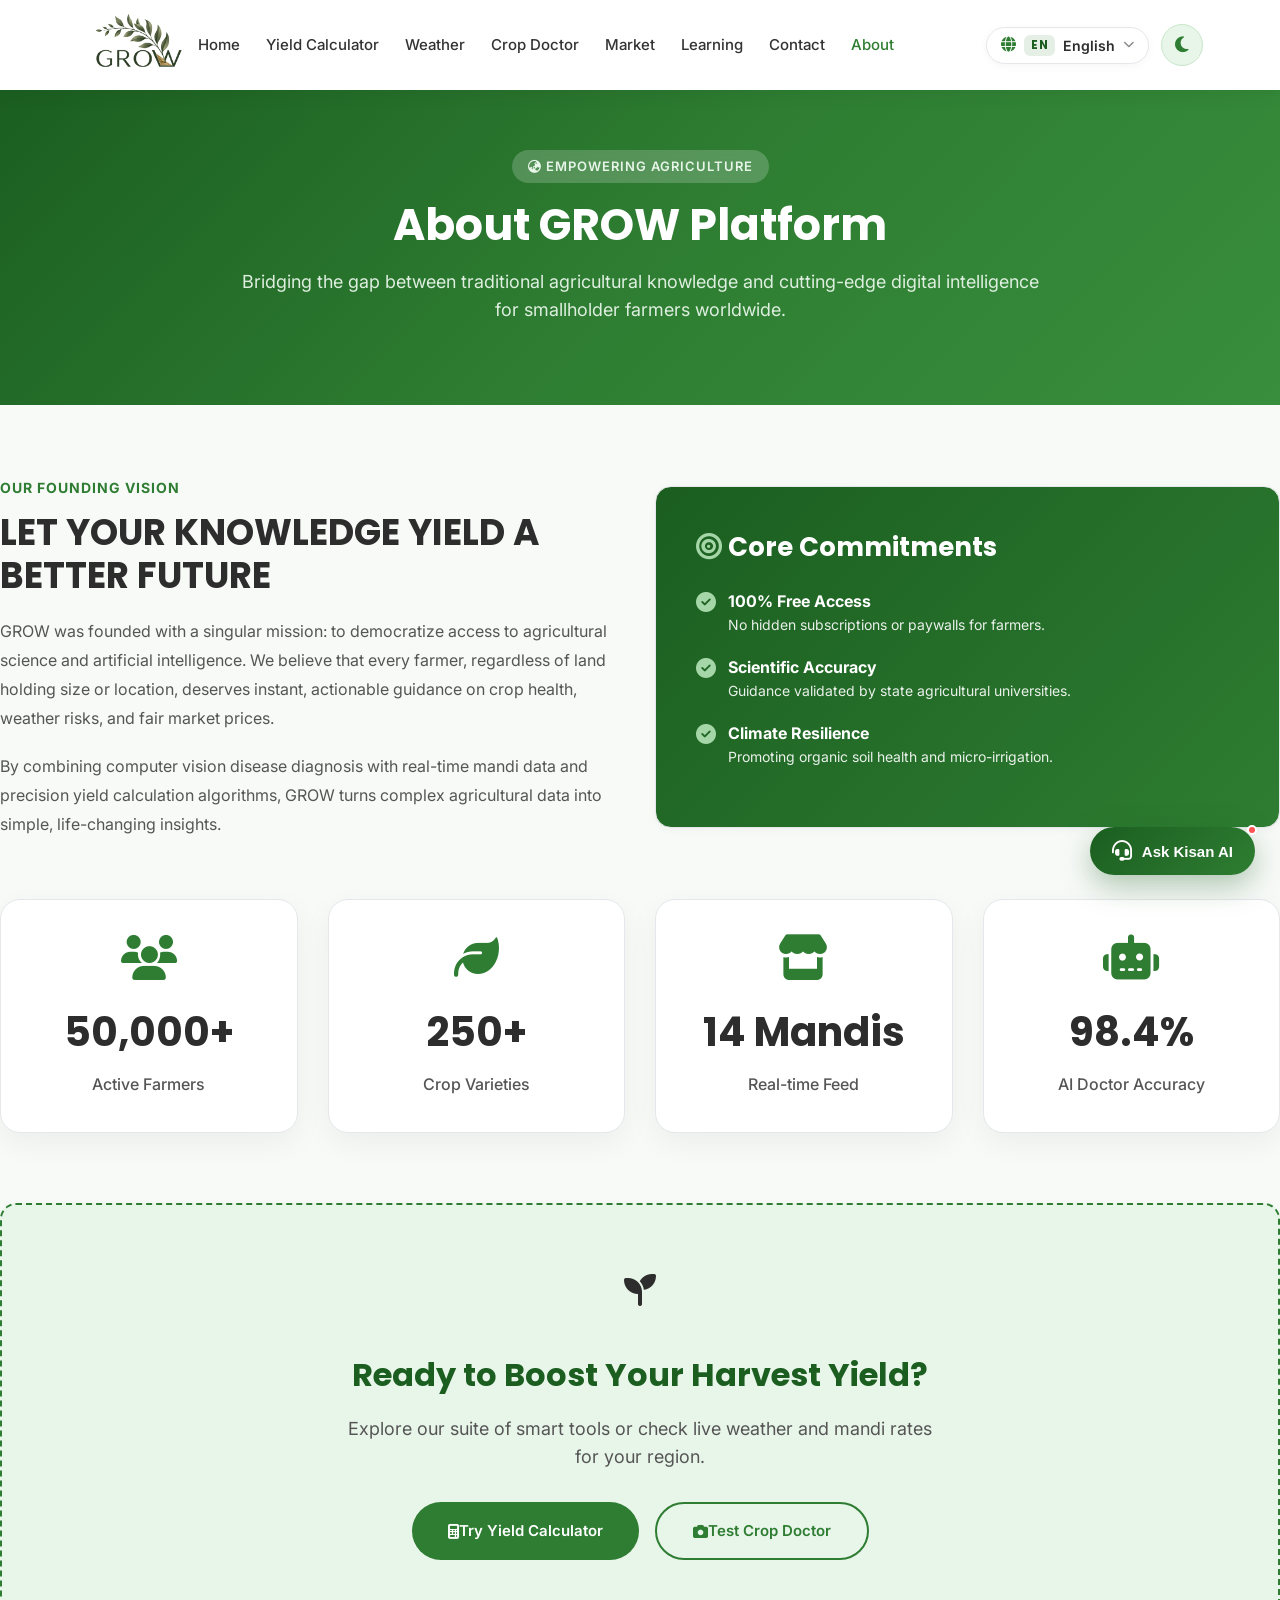
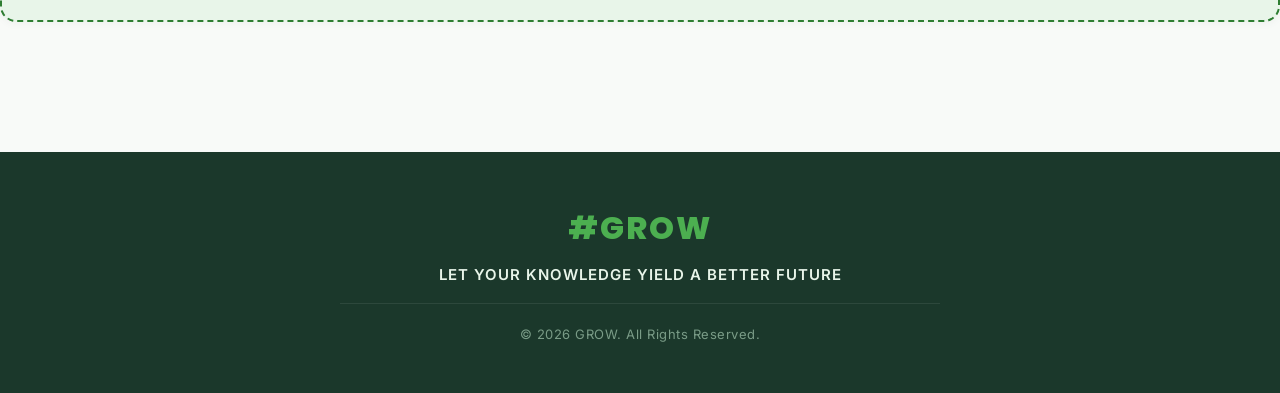
==== commit 2f9f1e44: "Add files via upload" ====
--- a/about.html
+++ b/about.html
@@ -143,7 +143,7 @@
     </main>
 
     <!-- Footer -->
-    <footer>
+    <footer class="notranslate" translate="no">
         <h3>#GROW</h3>
         <p>LET YOUR KNOWLEDGE YIELD A BETTER FUTURE</p>
         <p>© 2026 GROW. All Rights Reserved.</p>
--- a/style.css
+++ b/style.css
@@ -266,48 +266,178 @@
     max-width: 580px;
 }
 
-/* Search Box */
-
-.search-box {
+/* Search Box & Unified Search Bar System */
+
+.search-box,
+.market-search-bar,
+.weather-search-bar {
+    display: flex;
+    align-items: center;
+    gap: 12px;
+    background: #ffffff;
+    border-radius: var(--radius-pill);
+    padding: 6px 8px 6px 20px;
+    box-shadow: 0 10px 30px rgba(0, 0, 0, 0.07);
+    border: 1.5px solid rgba(46, 125, 50, 0.2);
+    transition: all 0.3s cubic-bezier(0.4, 0, 0.2, 1);
+    position: relative;
+    max-width: 640px;
     width: 100%;
-    max-width: 520px;
-    display: flex;
-    background: #ffffff;
-    border-radius: 50px;
-    padding: 4px 6px 4px 12px;
-    box-shadow: 0 5px 20px rgba(0, 0, 0, 0.06);
-    border: 1px solid #EAEAEA;
-    margin-bottom: 35px;
-    align-items: center;
-}
-
-.search-box input {
+    margin-bottom: 25px;
+}
+
+.search-box:focus-within,
+.market-search-bar:focus-within,
+.weather-search-bar:focus-within {
+    border-color: var(--primary-color);
+    box-shadow: 0 14px 38px rgba(46, 125, 50, 0.18);
+    transform: translateY(-2px);
+}
+
+.search-box-icon {
+    display: flex;
+    align-items: center;
+    justify-content: center;
+    width: 38px;
+    height: 38px;
+    border-radius: 50%;
+    background: rgba(46, 125, 50, 0.1);
+    color: var(--primary-color);
+    font-size: 1rem;
+    flex-shrink: 0;
+}
+
+.search-box input,
+.market-search-bar input,
+.weather-search-bar input {
     flex: 1;
-    padding: 16px 18px;
     border: none;
     outline: none;
-    font-size: 15px;
+    font-size: 0.95rem;
+    font-weight: 500;
+    font-family: 'Inter', sans-serif;
+    color: var(--text-primary);
     background: transparent;
-    color: #333333;
-}
-
-.search-box button {
-    width: 52px;
+    padding: 10px 4px;
+    min-width: 0;
+}
+
+.search-box input::placeholder,
+.market-search-bar input::placeholder,
+.weather-search-bar input::placeholder {
+    color: var(--text-muted);
+    font-weight: 400;
+    font-size: 0.92rem;
+}
+
+.search-box button,
+.market-search-bar button,
+.weather-search-bar button {
+    display: inline-flex;
+    align-items: center;
+    justify-content: center;
+    gap: 8px;
     height: 48px;
+    padding: 0 24px;
     border: none;
-    background: #2E7D32;
+    outline: none;
+    background: linear-gradient(135deg, #2E7D32 0%, #1B5E20 100%);
     color: #ffffff;
-    border-radius: 30px;
+    font-family: 'Poppins', sans-serif;
+    font-size: 0.92rem;
+    font-weight: 600;
+    border-radius: var(--radius-pill);
     cursor: pointer;
-    font-size: 16px;
-    transition: var(--transition);
-    display: flex;
-    align-items: center;
-    justify-content: center;
-}
-
-.search-box button:hover {
-    background: #1B5E20;
+    white-space: nowrap;
+    transition: all 0.3s cubic-bezier(0.4, 0, 0.2, 1);
+    box-shadow: 0 6px 18px rgba(46, 125, 50, 0.3);
+    flex-shrink: 0;
+}
+
+.search-box button:hover,
+.market-search-bar button:hover,
+.weather-search-bar button:hover {
+    background: linear-gradient(135deg, #388E3C 0%, #2E7D32 100%);
+    box-shadow: 0 8px 22px rgba(46, 125, 50, 0.45);
+    transform: scale(1.02);
+}
+
+.search-box button i,
+.market-search-bar button i,
+.weather-search-bar button i {
+    font-size: 0.9rem;
+}
+
+/* Mobile Responsive Search Bar Styling */
+@media (max-width: 640px) {
+    .search-box,
+    .market-search-bar,
+    .weather-search-bar {
+        padding: 5px 6px 5px 12px;
+        gap: 6px;
+        border-radius: 40px;
+        margin-bottom: 20px;
+    }
+
+    .search-box-icon {
+        width: 32px;
+        height: 32px;
+        font-size: 0.85rem;
+    }
+
+    .search-box input,
+    .market-search-bar input,
+    .weather-search-bar input {
+        font-size: 0.88rem;
+        padding: 6px 2px;
+    }
+
+    .search-box button,
+    .market-search-bar button,
+    .weather-search-bar button {
+        height: 42px;
+        padding: 0 16px;
+        font-size: 0.85rem;
+    }
+
+    .weather-search-bar .secondary-btn {
+        width: 42px !important;
+        height: 42px !important;
+        padding: 0 !important;
+        flex-shrink: 0 !important;
+        border-radius: 50px !important;
+        display: flex !important;
+        align-items: center !important;
+        justify-content: center !important;
+    }
+}
+
+@media (max-width: 420px) {
+    .search-box,
+    .market-search-bar,
+    .weather-search-bar {
+        padding: 4px 5px 4px 10px;
+        gap: 4px;
+    }
+
+    .search-box-icon {
+        width: 28px;
+        height: 28px;
+        font-size: 0.8rem;
+    }
+
+    .search-box button,
+    .market-search-bar button,
+    .weather-search-bar button {
+        padding: 0 12px;
+        font-size: 0.82rem;
+    }
+
+    .search-box button span,
+    .market-search-bar button span,
+    .weather-search-bar button span {
+        font-size: 0.8rem;
+    }
 }
 
 /* Buttons */
@@ -1173,10 +1303,10 @@
         flex-direction: column;
         justify-content: flex-start;
         align-items: stretch;
-        padding: 30px 24px 30px;
+        padding: 30px 24px 110px;
         box-shadow: -10px 0 40px rgba(0, 0, 0, 0.2);
         transition: right 0.4s cubic-bezier(0.16, 1, 0.3, 1);
-        z-index: 2000;
+        z-index: 2500;
         overflow-y: auto;
     }
 
@@ -1519,7 +1649,8 @@
     border-radius: 16px;
     box-shadow: 0 10px 30px rgba(0, 0, 0, 0.06);
     border: 1px solid #e2ece4;
-    margin-bottom: 20px;
+    margin-top: 15px;
+    margin-bottom: 25px;
 }
 
 .market-search-bar input {
@@ -1816,7 +1947,7 @@
     grid-template-columns: repeat(auto-fit, minmax(300px, 1fr));
     gap: 24px;
     margin-top: -55px;
-    margin-bottom: 35px;
+    margin-bottom: 50px;
     position: relative;
     z-index: 10;
 }
@@ -2523,3 +2654,1769 @@
         height: 500px;
     }
 }
+
+/* ==========================================
+   THEME TOGGLE BUTTON STYLING
+/* Header Actions Wrapper (Theme Toggle + Mobile Menu Button) */
+.nav-actions-wrapper {
+    display: flex;
+    align-items: center;
+    gap: 12px;
+    margin-left: auto;
+    z-index: 1005;
+}
+
+.theme-toggle-btn {
+    background: #E8F5E9;
+    color: #2E7D32;
+    border: 1px solid #C8E6C9;
+    width: 42px;
+    height: 42px;
+    border-radius: 50%;
+    display: flex;
+    align-items: center;
+    justify-content: center;
+    font-size: 18px;
+    cursor: pointer;
+    transition: all 0.3s cubic-bezier(0.175, 0.885, 0.32, 1.275);
+    flex-shrink: 0;
+}
+
+.theme-toggle-btn:hover {
+    background: #2E7D32;
+    color: #ffffff;
+    transform: scale(1.1) rotate(15deg);
+    border-color: #2E7D32;
+}
+
+body.dark-theme .theme-toggle-btn {
+    background: #2D3E34;
+    color: #FFD54F;
+    border-color: #3E5446;
+}
+
+body.dark-theme .theme-toggle-btn:hover {
+    background: #FFD54F;
+    color: #121915;
+    border-color: #FFD54F;
+}
+
+@media (max-width: 768px) {
+    .nav-actions-wrapper {
+        gap: 10px;
+    }
+    .theme-toggle-btn {
+        width: 40px;
+        height: 40px;
+        font-size: 17px;
+    }
+}
+
+/* ==========================================
+   GLOBAL DARK MODE SYSTEM
+========================================== */
+body.dark-theme {
+    --bg-color: #111813;
+    --card-bg: #1A241E;
+    --text-primary: #F0F5F1;
+    --text-secondary: #B0C4B5;
+    --text-muted: #7A9381;
+    --border-color: #2A3B30;
+    --primary-light: rgba(46, 125, 50, 0.22);
+    --shadow-sm: 0 4px 12px rgba(0, 0, 0, 0.4);
+    --shadow-md: 0 10px 30px rgba(0, 0, 0, 0.5);
+    --shadow-lg: 0 15px 40px rgba(0, 0, 0, 0.6);
+    background-color: var(--bg-color);
+    color: var(--text-primary);
+}
+
+/* Header Navbar in Dark Mode */
+body.dark-theme header {
+    background: #162019;
+    box-shadow: 0 4px 20px rgba(0, 0, 0, 0.4);
+    border-bottom: 1px solid #25362B;
+}
+
+/* Dark Mode Navigation & Mobile Drawer Overrides */
+body.dark-theme .mobile-menu-btn {
+    color: #F0F5F1;
+}
+
+body.dark-theme .nav-links {
+    background: #111813 !important;
+}
+
+body.dark-theme .mobile-menu-header-item {
+    border-bottom-color: #263529 !important;
+}
+
+body.dark-theme .mobile-menu-title {
+    color: #81C784 !important;
+}
+
+body.dark-theme .nav-close-btn {
+    background: rgba(239, 83, 80, 0.18) !important;
+    color: #EF5350 !important;
+    border: 1px solid rgba(239, 83, 80, 0.4) !important;
+    border-radius: 50px !important;
+    padding: 6px 14px !important;
+}
+
+body.dark-theme .nav-close-btn:hover {
+    background: #EF5350 !important;
+    color: #FFFFFF !important;
+}
+
+/* Desktop Navbar Links in Dark Mode */
+@media (min-width: 992px) {
+    body.dark-theme .nav-links a {
+        color: #D2E3D6;
+        background: transparent;
+        border: none;
+        box-shadow: none;
+    }
+
+    body.dark-theme .nav-links a:hover,
+    body.dark-theme .nav-links a.active {
+        color: #4CAF50 !important;
+        background: transparent !important;
+        border: none !important;
+        box-shadow: none !important;
+        font-weight: 700;
+    }
+}
+
+/* Mobile Drawer Curved Box Cards in Dark Mode */
+@media (max-width: 991px) {
+    body.dark-theme .nav-links a {
+        display: flex !important;
+        align-items: center !important;
+        justify-content: space-between !important;
+        padding: 14px 18px !important;
+        border-radius: 16px !important;
+        font-size: 15px !important;
+        font-weight: 600 !important;
+        color: #FFFFFF !important;
+        background: #1C281F !important;
+        border: 1.5px solid #324A37 !important;
+        transition: all 0.25s ease !important;
+        box-shadow: 0 4px 12px rgba(0, 0, 0, 0.35) !important;
+        margin-bottom: 2px !important;
+    }
+
+    body.dark-theme .nav-links a:hover,
+    body.dark-theme .nav-links a.active {
+        background: #25382A !important;
+        color: #81C784 !important;
+        border-color: #4CAF50 !important;
+        transform: translateX(-4px) !important;
+        box-shadow: 0 6px 16px rgba(76, 175, 80, 0.3) !important;
+    }
+
+    body.dark-theme .nav-links a::after {
+        content: '\f054';
+        font-family: 'Font Awesome 6 Free';
+        font-weight: 900;
+        font-size: 12px;
+        color: #81C784 !important;
+        opacity: 0.9 !important;
+    }
+}
+
+/* Cards & Content Containers in Dark Mode */
+body.dark-theme .crop-card,
+body.dark-theme .highlight-card,
+body.dark-theme .managed-farm-card,
+body.dark-theme .portal-card,
+body.dark-theme .scheme-card,
+body.dark-theme .weather-card,
+body.dark-theme .calc-box,
+body.dark-theme .modal-box,
+body.dark-theme .doctor-card,
+body.dark-theme .faq-item,
+body.dark-theme .crop-analysis-card,
+body.dark-theme .farm-metrics-bar,
+body.dark-theme .feature-card,
+body.dark-theme .stat-card,
+body.dark-theme .contact-card {
+    background: #1A241E;
+    border-color: #2A3B30;
+    color: #F0F5F1;
+}
+
+body.dark-theme .crop-title,
+body.dark-theme .card-title,
+body.dark-theme .highlight-title,
+body.dark-theme .portal-title,
+body.dark-theme h1, body.dark-theme h2, body.dark-theme h3, body.dark-theme h4 {
+    color: #F0F5F1;
+}
+
+body.dark-theme p, body.dark-theme span, body.dark-theme label {
+    color: var(--text-secondary);
+}
+
+/* Page Header & Hero Sections */
+body.dark-theme .page-header {
+    background: linear-gradient(135deg, #0D150F, #19271D);
+    border-bottom: 1px solid #233327;
+}
+
+body.dark-theme .hero {
+    background: linear-gradient(135deg, #0D150F, #18281D);
+}
+
+/* Inputs & Selects in Dark Mode */
+body.dark-theme input[type="text"],
+body.dark-theme input[type="number"],
+body.dark-theme select,
+body.dark-theme textarea,
+body.dark-theme .search-box input {
+    background: #141C16;
+    border-color: #2A3B30;
+    color: #F0F5F1;
+}
+
+body.dark-theme input:focus,
+body.dark-theme select:focus,
+body.dark-theme textarea:focus {
+    border-color: #4CAF50;
+}
+
+/* Badges & Pills */
+body.dark-theme .filter-btn {
+    background: #1E2B21 !important;
+    color: #E2EAE4 !important;
+    border: 1.5px solid #344B39 !important;
+    box-shadow: 0 4px 12px rgba(0, 0, 0, 0.25) !important;
+}
+
+body.dark-theme .filter-btn:hover,
+body.dark-theme .filter-btn.active {
+    background: #4CAF50 !important;
+    color: #0E1410 !important;
+    border-color: #4CAF50 !important;
+    box-shadow: 0 6px 16px rgba(76, 175, 80, 0.4) !important;
+}
+
+body.dark-theme .badge {
+    background: rgba(76, 175, 80, 0.18);
+    color: #81C784;
+}
+
+/* Tables in Dark Mode */
+body.dark-theme table {
+    background: #1A241E;
+    border-color: #2A3B30;
+}
+
+body.dark-theme th {
+    background: #141C16;
+    color: #81C784;
+    border-bottom-color: #2A3B30;
+}
+
+body.dark-theme td {
+    border-bottom-color: #25362B;
+    color: #D2E3D6;
+}
+
+/* External Link Buttons & Secondary Controls */
+body.dark-theme .external-link-btn {
+    background: #141C16;
+    color: #81C784;
+    border-color: #2A3B30;
+}
+
+body.dark-theme .external-link-btn:hover {
+    background: #2E7D32;
+    color: #ffffff;
+}
+
+/* Footer in Dark Mode */
+body.dark-theme footer {
+    background: #0B120C;
+    border-top: 1px solid #1C2B1F;
+}
+
+/* Chatbot in Dark Mode */
+body.dark-theme .grow-chat-modal {
+    background: #162019;
+    border-color: #2A3B30;
+}
+
+body.dark-theme .grow-chat-body {
+    background: #111813;
+}
+
+body.dark-theme .bot-msg .chat-msg-bubble {
+    background: #1A241E;
+    color: #F0F5F1;
+    border-color: #2A3B30;
+}
+
+body.dark-theme .grow-chat-footer {
+    background: #162019;
+    border-top-color: #2A3B30;
+}
+
+body.dark-theme .grow-chat-footer input {
+    background: #111813;
+    border-color: #2A3B30;
+    color: #F0F5F1;
+}
+
+body.dark-theme .chat-prompt-chip {
+    background: #1A241E;
+    border-color: #2A3B30;
+    color: #81C784;
+}
+
+/* ==========================================
+   HIGH-CONTRAST DARK MODE TEXT VISIBILITY OVERRIDES
+========================================== */
+/* Force visibility on elements with hardcoded dark green/black colors */
+body.dark-theme [style*="color: #1b382b"],
+body.dark-theme [style*="color:#1b382b"],
+body.dark-theme [style*="color: #1B5E20"],
+body.dark-theme [style*="color:#1B5E20"],
+body.dark-theme [style*="color: #2D2D2D"],
+body.dark-theme [style*="color:#2D2D2D"],
+body.dark-theme [style*="color: #333333"],
+body.dark-theme [style*="color:#333333"],
+body.dark-theme [style*="color: #444"],
+body.dark-theme [style*="color:#444"],
+body.dark-theme [style*="color: #555"],
+body.dark-theme [style*="color:#555"],
+body.dark-theme [style*="color: #666"],
+body.dark-theme [style*="color:#666"],
+body.dark-theme [style*="color: #2E7D32"],
+body.dark-theme [style*="color:#2E7D32"] {
+    color: #F0F5F1 !important;
+}
+
+body.dark-theme [style*="background: #ffffff"],
+body.dark-theme [style*="background:#ffffff"],
+body.dark-theme [style*="background: #fff"],
+body.dark-theme [style*="background:#fff"],
+body.dark-theme [style*="background: #f8faf8"],
+body.dark-theme [style*="background:#f8faf8"],
+body.dark-theme [style*="background: #f4f9f5"],
+body.dark-theme [style*="background:#f4f9f5"],
+body.dark-theme [style*="background: #E8F5E9"],
+body.dark-theme [style*="background:#E8F5E9"] {
+    background: #1A241E !important;
+    border-color: #2A3B30 !important;
+}
+
+/* ALL Sections & Main Content Background in Dark Mode */
+body.dark-theme main,
+body.dark-theme section,
+body.dark-theme .managed-farms,
+body.dark-theme .stats,
+body.dark-theme .services,
+body.dark-theme .features,
+body.dark-theme .about-section,
+body.dark-theme .contact-section,
+body.dark-theme .section-padding,
+body.dark-theme .container {
+    background-color: #111813 !important;
+    background: #111813 !important;
+    color: #F0F5F1 !important;
+}
+
+/* ALL Section Headers, Section Tags & Subtitles in Dark Mode */
+body.dark-theme .section-header h2,
+body.dark-theme .section-title h2,
+body.dark-theme .managed-farms h2,
+body.dark-theme .section-header h2 span,
+body.dark-theme h1, body.dark-theme h2, body.dark-theme h3, body.dark-theme h4 {
+    color: #F0F5F1 !important;
+}
+
+body.dark-theme .section-header p,
+body.dark-theme .section-header .subtitle,
+body.dark-theme .section-title p,
+body.dark-theme .managed-farms p.subtitle,
+body.dark-theme .hero p,
+body.dark-theme p, body.dark-theme span {
+    color: #B0C4B5 !important;
+}
+
+body.dark-theme .section-tag,
+body.dark-theme .section-header .section-tag {
+    background: #1A241E !important;
+    color: #81C784 !important;
+    border: 1px solid #2A3B30 !important;
+}
+
+/* ALL Card & Box Containers Dark Mode Background & Text Overrides */
+body.dark-theme .service-card,
+body.dark-theme .stat-card,
+body.dark-theme .farm-card,
+body.dark-theme .crop-card,
+body.dark-theme .highlight-card,
+body.dark-theme .managed-farm-card,
+body.dark-theme .portal-card,
+body.dark-theme .scheme-card,
+body.dark-theme .weather-card,
+body.dark-theme .calc-card,
+body.dark-theme .modal-box,
+body.dark-theme .doctor-card,
+body.dark-theme .faq-item,
+body.dark-theme .crop-analysis-card,
+body.dark-theme .farm-metrics-bar,
+body.dark-theme .feature-card,
+body.dark-theme .contact-card,
+body.dark-theme .search-box,
+body.dark-theme .team-card,
+body.dark-theme .commitment-item,
+body.dark-theme .forecast-card,
+body.dark-theme .hourly-item,
+body.dark-theme .detail-box,
+body.dark-theme .diagnosis-card,
+body.dark-theme .summary-banner {
+    background: #1A241E !important;
+    border-color: #2A3B30 !important;
+    color: #F0F5F1 !important;
+    box-shadow: 0 10px 30px rgba(0, 0, 0, 0.4) !important;
+}
+
+/* Explicitly remove background, border, and shadow from inner text wrappers to eliminate dark shading boxes around font */
+body.dark-theme .metric-card-label,
+body.dark-theme .metric-card-val,
+body.dark-theme .metric-card-sub,
+body.dark-theme .price-hero-box,
+body.dark-theme .price-hero-unit,
+body.dark-theme .modal-price-large,
+body.dark-theme .crop-title-group,
+body.dark-theme .crop-header-wrapper,
+body.dark-theme .advisor-content,
+body.dark-theme .advisor-icon {
+    background: transparent !important;
+    border: none !important;
+    box-shadow: none !important;
+}
+
+body.dark-theme .farm-info,
+body.dark-theme .farm-metrics {
+    background: #1A241E !important;
+    border-color: #2A3B30 !important;
+}
+
+body.dark-theme .farm-title {
+    color: #F0F5F1 !important;
+}
+
+body.dark-theme .farm-desc,
+body.dark-theme .farm-meta,
+body.dark-theme .metric-lbl {
+    color: #B0C4B5 !important;
+}
+
+body.dark-theme .metric-val {
+    color: #81C784 !important;
+}
+
+body.dark-theme .service-card i,
+body.dark-theme .stat-card i,
+body.dark-theme .feature-card i {
+    color: #4CAF50 !important;
+}
+
+body.dark-theme .service-card h3,
+body.dark-theme .stat-card h2,
+body.dark-theme .crop-title,
+body.dark-theme .highlight-title,
+body.dark-theme .portal-title,
+body.dark-theme .scheme-title {
+    color: #F0F5F1 !important;
+}
+
+body.dark-theme .service-card p,
+body.dark-theme .stat-card p,
+body.dark-theme .crop-content p {
+    color: #B0C4B5 !important;
+}
+
+/* Dark Mode Search Box, Placeholders & Input Text */
+body.dark-theme .search-box,
+body.dark-theme .market-search-bar {
+    background: #1A241E !important;
+    border-color: #2A3B30 !important;
+    box-shadow: 0 8px 25px rgba(0, 0, 0, 0.4) !important;
+}
+
+body.dark-theme .search-box input,
+body.dark-theme .market-search-bar input {
+    color: #FFFFFF !important;
+    background: transparent !important;
+}
+
+body.dark-theme input::placeholder,
+body.dark-theme textarea::placeholder,
+body.dark-theme .search-box input::placeholder,
+body.dark-theme .market-search-bar input::placeholder {
+    color: #A0B5A6 !important;
+    opacity: 1 !important;
+}
+
+/* Dark Mode Buttons High-Contrast Visibility */
+body.dark-theme .secondary-btn {
+    border-color: #66BB6A !important;
+    background: rgba(102, 187, 106, 0.15) !important;
+    color: #81C784 !important;
+    box-shadow: 0 4px 15px rgba(0, 0, 0, 0.2) !important;
+}
+
+body.dark-theme .secondary-btn:hover {
+    background: #4CAF50 !important;
+    color: #111813 !important;
+    border-color: #4CAF50 !important;
+}
+
+body.dark-theme .primary-btn {
+    background: #2E7D32 !important;
+    color: #FFFFFF !important;
+    box-shadow: 0 6px 20px rgba(46, 125, 50, 0.4) !important;
+}
+
+body.dark-theme .primary-btn:hover {
+    background: #388E3C !important;
+}
+
+/* Weather Page & City Chips Dark Mode Fixes */
+body.dark-theme .city-chip {
+    background: #1A241E !important;
+    border: 1px solid #2A3B30 !important;
+    color: #81C784 !important;
+}
+
+body.dark-theme .city-chip:hover,
+body.dark-theme .city-chip.active {
+    background: #2E7D32 !important;
+    color: #FFFFFF !important;
+    border-color: #2E7D32 !important;
+}
+
+body.dark-theme .weather-current-card {
+    background: linear-gradient(135deg, #142018, #1E2D23) !important;
+    border: 1px solid #2A3B30 !important;
+    box-shadow: 0 15px 40px rgba(0, 0, 0, 0.4) !important;
+}
+
+body.dark-theme .weather-detail-item {
+    background: rgba(255, 255, 255, 0.08) !important;
+    border: 1px solid rgba(255, 255, 255, 0.12) !important;
+    color: #FFFFFF !important;
+}
+
+body.dark-theme .weather-detail-item div div {
+    color: #B0C4B5 !important;
+    opacity: 1 !important;
+}
+
+body.dark-theme .weather-detail-item strong {
+    color: #FFFFFF !important;
+    font-size: 16px !important;
+}
+
+body.dark-theme #w-location {
+    background: rgba(255, 255, 255, 0.18) !important;
+    color: #FFFFFF !important;
+}
+
+body.dark-theme .temp-large,
+body.dark-theme #w-condition,
+body.dark-theme #w-temp {
+    color: #FFFFFF !important;
+}
+
+body.dark-theme #w-updated {
+    color: #B0C4B5 !important;
+}
+
+/* Crop Doctor Page Dark Mode Fixes */
+body.dark-theme .upload-panel,
+body.dark-theme .results-panel,
+body.dark-theme .doctor-layout > div {
+    background: #1A241E !important;
+    border-color: #2A3B30 !important;
+    box-shadow: 0 10px 40px rgba(0, 0, 0, 0.4) !important;
+}
+
+body.dark-theme .drop-zone {
+    background: #141C16 !important;
+    border: 2.5px dashed #2E7D32 !important;
+}
+
+body.dark-theme .drop-zone:hover,
+body.dark-theme .drop-zone.drag-over {
+    background: #1E2D23 !important;
+    border-color: #4CAF50 !important;
+}
+
+body.dark-theme .drop-zone h4 {
+    color: #FFFFFF !important;
+}
+
+body.dark-theme .drop-zone p {
+    color: #A0B5A6 !important;
+}
+
+body.dark-theme .step-label {
+    color: #81C784 !important;
+}
+
+body.dark-theme .capture-btn {
+    background: #141C16 !important;
+    border-color: #2A3B30 !important;
+    color: #81C784 !important;
+}
+
+body.dark-theme .capture-btn:hover {
+    background: #2E7D32 !important;
+    color: #FFFFFF !important;
+    border-color: #2E7D32 !important;
+}
+
+body.dark-theme .symptom-tag,
+body.dark-theme .symptom-chip,
+body.dark-theme .sym-tag {
+    background: #141C16 !important;
+    border: 1.5px solid #2A3B30 !important;
+    color: #81C784 !important;
+}
+
+body.dark-theme .symptom-tag:hover,
+body.dark-theme .symptom-tag.selected,
+body.dark-theme .symptom-chip.active,
+body.dark-theme .sym-tag:hover,
+body.dark-theme .sym-tag.selected {
+    background: #2E7D32 !important;
+    color: #FFFFFF !important;
+    border-color: #2E7D32 !important;
+}
+
+body.dark-theme select option {
+    background: #1A241E !important;
+    color: #F0F5F1 !important;
+}
+
+/* Market Page & Crop Chips Dark Mode Fixes */
+body.dark-theme .crop-chip {
+    background: #1A241E !important;
+    border: 1.5px solid #2A3B30 !important;
+    color: #81C784 !important;
+}
+
+body.dark-theme .crop-chip:hover,
+body.dark-theme .crop-chip.active {
+    background: #2E7D32 !important;
+    color: #FFFFFF !important;
+    border-color: #2E7D32 !important;
+}
+
+body.dark-theme .highlight-card {
+    background: #1A241E !important;
+    border-color: #2A3B30 !important;
+}
+
+body.dark-theme .highlight-body h3,
+body.dark-theme .highlight-amount {
+    color: #FFFFFF !important;
+}
+
+body.dark-theme .highlight-price-val {
+    color: #81C784 !important;
+}
+
+body.dark-theme .highlight-price-unit,
+body.dark-theme .highlight-unit,
+body.dark-theme .highlight-footer-meta {
+    color: #B0C4B5 !important;
+}
+
+body.dark-theme .gain-card .highlight-badge-tag {
+    background: rgba(46, 125, 50, 0.25) !important;
+    color: #81C784 !important;
+    border: 1px solid rgba(76, 175, 80, 0.4) !important;
+}
+
+body.dark-theme .drop-card .highlight-badge-tag {
+    background: rgba(211, 47, 47, 0.25) !important;
+    color: #FF8A80 !important;
+    border: 1px solid rgba(255, 82, 82, 0.4) !important;
+}
+
+body.dark-theme .volume-card .highlight-badge-tag {
+    background: rgba(245, 124, 0, 0.25) !important;
+    color: #FFB74D !important;
+    border: 1px solid rgba(255, 183, 77, 0.4) !important;
+}
+
+body.dark-theme .gain-card .highlight-icon-circle {
+    background: rgba(46, 125, 50, 0.3) !important;
+    color: #81C784 !important;
+    border: 1px solid rgba(76, 175, 80, 0.3) !important;
+}
+
+body.dark-theme .drop-card .highlight-icon-circle {
+    background: rgba(211, 47, 47, 0.3) !important;
+    color: #FF8A80 !important;
+    border: 1px solid rgba(255, 82, 82, 0.3) !important;
+}
+
+body.dark-theme .volume-card .highlight-icon-circle {
+    background: rgba(245, 124, 0, 0.3) !important;
+    color: #FFB74D !important;
+    border: 1px solid rgba(255, 183, 77, 0.3) !important;
+}
+
+body.dark-theme .stat-pill,
+body.dark-theme .stat-pill.gain {
+    background: rgba(46, 125, 50, 0.25) !important;
+    color: #81C784 !important;
+    border: 1px solid rgba(76, 175, 80, 0.3) !important;
+}
+
+body.dark-theme .stat-pill.drop {
+    background: rgba(211, 47, 47, 0.25) !important;
+    color: #FF8A80 !important;
+    border: 1px solid rgba(255, 82, 82, 0.3) !important;
+}
+
+body.dark-theme .stat-pill.volume {
+    background: rgba(245, 124, 0, 0.25) !important;
+    color: #FFB74D !important;
+    border: 1px solid rgba(255, 183, 77, 0.3) !important;
+}
+
+/* Crop Analysis Dashboard Dark Mode Overrides */
+body.dark-theme .modal-price-large {
+    color: #81C784 !important;
+}
+
+body.dark-theme .price-hero-unit,
+body.dark-theme .crop-title-group div,
+body.dark-theme .metric-card-sub,
+body.dark-theme .trend-bar-label {
+    color: #B0C4B5 !important;
+}
+
+body.dark-theme .metric-card {
+    background: #141C16 !important;
+    border: 1px solid #2A3B30 !important;
+    box-shadow: none !important;
+}
+
+body.dark-theme .metric-card-label {
+    color: #81C784 !important;
+}
+
+body.dark-theme .metric-card-val {
+    color: #FFFFFF !important;
+}
+
+body.dark-theme .trend-section-box {
+    background: #141C16 !important;
+    border: 1px solid #2A3B30 !important;
+}
+
+body.dark-theme .trend-section-box h4 {
+    color: #FFFFFF !important;
+}
+
+body.dark-theme .trend-bar-tooltip {
+    background: #1A241E !important;
+    color: #81C784 !important;
+    border: 1px solid #2A3B30 !important;
+    box-shadow: 0 4px 10px rgba(0, 0, 0, 0.4) !important;
+}
+
+body.dark-theme .advisor-box {
+    background: linear-gradient(135deg, #142018, #1E2D23) !important;
+    border-left: 5px solid #4CAF50 !important;
+    border-top: 1px solid #2A3B30 !important;
+    border-right: 1px solid #2A3B30 !important;
+    border-bottom: 1px solid #2A3B30 !important;
+}
+
+body.dark-theme .advisor-content h4 {
+    color: #FFFFFF !important;
+}
+
+body.dark-theme .advisor-content p {
+    color: #D2E3D6 !important;
+}
+
+body.dark-theme .crop-category-badge {
+    background: #141C16 !important;
+    border: 1px solid #2A3B30 !important;
+    color: #81C784 !important;
+}
+
+/* Mandi Table Variety & Modal Rate Styling */
+.variety-badge {
+    background: #eef7f0;
+    color: #2E7D32;
+    padding: 3px 10px;
+    border-radius: 8px;
+    font-size: 12px;
+    font-weight: 600;
+    display: inline-block;
+}
+
+.mandi-modal-rate {
+    font-family: 'Poppins', sans-serif;
+    font-size: 17px;
+    font-weight: 700;
+    color: #1b382b;
+}
+
+body.dark-theme .variety-badge {
+    background: #141C16 !important;
+    color: #81C784 !important;
+    border: 1px solid #2A3B30 !important;
+}
+
+body.dark-theme .mandi-modal-rate {
+    color: #81C784 !important;
+}
+
+body.dark-theme .market-table-container {
+    background: #1A241E !important;
+    border: 1px solid #2A3B30 !important;
+}
+
+body.dark-theme .market-table th {
+    background: #141C16 !important;
+    color: #81C784 !important;
+    border-bottom: 2px solid #2A3B30 !important;
+}
+
+body.dark-theme .market-table td {
+    color: #F0F5F1 !important;
+    border-bottom: 1px solid #25362B !important;
+}
+
+body.dark-theme .market-table td strong {
+    color: #FFFFFF !important;
+}
+
+body.dark-theme .market-table tbody tr:hover {
+    background: #1E2D23 !important;
+}
+
+body.dark-theme .price-change-pill.price-up,
+body.dark-theme .price-up {
+    background: rgba(46, 125, 50, 0.25) !important;
+    color: #81C784 !important;
+    border: 1px solid rgba(76, 175, 80, 0.3) !important;
+}
+
+body.dark-theme .price-change-pill.price-down,
+body.dark-theme .price-down {
+    background: rgba(211, 47, 47, 0.25) !important;
+    color: #FF8A80 !important;
+    border: 1px solid rgba(255, 82, 82, 0.3) !important;
+}
+
+/* Learning Hub & Schemes Top Banner Image Placeholder Dark Mode Fixes */
+body.dark-theme .crop-image-placeholder {
+    background: #141C16 !important;
+    border-bottom: 1px solid #2A3B30 !important;
+    color: #81C784 !important;
+}
+
+body.dark-theme .crop-image-placeholder i {
+    color: #81C784 !important;
+}
+
+body.dark-theme .crop-card {
+    background: #1A241E !important;
+    border: 1px solid #2A3B30 !important;
+    box-shadow: 0 10px 30px rgba(0, 0, 0, 0.4) !important;
+}
+
+body.dark-theme .crop-tag {
+    color: #81C784 !important;
+    background: #141C16 !important;
+    border: 1px solid #2A3B30 !important;
+}
+
+body.dark-theme .crop-title {
+    color: #FFFFFF !important;
+}
+
+body.dark-theme .crop-content p {
+    color: #B0C4B5 !important;
+}
+
+body.dark-theme #article-modal-body .badge {
+    background: #141C16 !important;
+    color: #81C784 !important;
+    border: 1px solid #2A3B30 !important;
+}
+
+/* Contact Page Icon Circle & Link Styling */
+.contact-icon-circle {
+    width: 54px;
+    height: 54px;
+    border-radius: 50%;
+    display: flex;
+    align-items: center;
+    justify-content: center;
+    margin: 0 auto 16px;
+    font-size: 22px;
+    transition: all 0.25s ease;
+}
+
+.phone-circle { background: #E8F5E9; color: #2E7D32; }
+.wa-circle { background: #E8F5E9; color: #2E7D32; }
+.mail-circle { background: #E3F2FD; color: #1565C0; }
+
+.contact-link-val {
+    font-size: 18px;
+    font-weight: 700;
+    color: #2E7D32;
+    text-decoration: none;
+    transition: color 0.25s ease;
+}
+
+body.dark-theme .contact-icon-circle.phone-circle,
+body.dark-theme .contact-icon-circle.wa-circle {
+    background: rgba(46, 125, 50, 0.25) !important;
+    color: #81C784 !important;
+    border: 1px solid rgba(76, 175, 80, 0.3) !important;
+}
+
+body.dark-theme .contact-icon-circle.mail-circle {
+    background: rgba(33, 150, 243, 0.25) !important;
+    color: #90CAF9 !important;
+    border: 1px solid rgba(144, 202, 249, 0.3) !important;
+}
+
+body.dark-theme .contact-link-val {
+    color: #81C784 !important;
+}
+
+body.dark-theme .contact-link-val.mail-link {
+    color: #90CAF9 !important;
+}
+
+/* ALL Form Controls, Inputs, Selects, Textareas & Autofill in Dark Mode */
+body.dark-theme input,
+body.dark-theme textarea,
+body.dark-theme select,
+body.dark-theme .form-control,
+body.dark-theme input[type="text"],
+body.dark-theme input[type="tel"],
+body.dark-theme input[type="email"],
+body.dark-theme input[type="number"],
+body.dark-theme input[type="search"] {
+    background-color: #141C16 !important;
+    background: #141C16 !important;
+    border: 1px solid #2A3B30 !important;
+    color: #FFFFFF !important;
+}
+
+body.dark-theme input:-webkit-autofill,
+body.dark-theme input:-webkit-autofill:hover,
+body.dark-theme input:-webkit-autofill:focus,
+body.dark-theme textarea:-webkit-autofill,
+body.dark-theme select:-webkit-autofill {
+    -webkit-text-fill-color: #FFFFFF !important;
+    -webkit-box-shadow: 0 0 0px 1000px #141C16 inset !important;
+    transition: background-color 5000s ease-in-out 0s !important;
+}
+
+body.dark-theme input:focus,
+body.dark-theme textarea:focus,
+body.dark-theme select:focus,
+body.dark-theme .form-control:focus {
+    border-color: #4CAF50 !important;
+    background-color: #1E2D23 !important;
+    box-shadow: 0 0 0 3px rgba(76, 175, 80, 0.25) !important;
+}
+
+/* All Form Labels in Dark Mode */
+body.dark-theme label,
+body.dark-theme .form-group label {
+    color: #81C784 !important;
+    font-weight: 600 !important;
+}
+
+/* Farm Cards & Metric Boxes Dark Mode Fixes */
+body.dark-theme .farm-card {
+    background: #1A241E !important;
+    border: 1px solid #2A3B30 !important;
+    box-shadow: 0 10px 30px rgba(0, 0, 0, 0.4) !important;
+}
+
+body.dark-theme .farm-info {
+    background: #1A241E !important;
+}
+
+body.dark-theme .farm-meta {
+    color: #81C784 !important;
+    font-weight: 600 !important;
+}
+
+body.dark-theme .farm-title {
+    color: #FFFFFF !important;
+}
+
+body.dark-theme .farm-desc {
+    color: #B0C4B5 !important;
+}
+
+body.dark-theme .farm-metrics {
+    border-top: 1px solid #25362B !important;
+}
+
+body.dark-theme .metric-box {
+    background: #141C16 !important;
+    border: 1px solid #2A3B30 !important;
+}
+
+body.dark-theme .metric-val {
+    color: #81C784 !important;
+}
+
+body.dark-theme .metric-lbl {
+    color: #B0C4B5 !important;
+    font-weight: 600 !important;
+}
+
+/* Complete Dark Mode Search Bar & Secondary Button System */
+body.dark-theme .search-box,
+body.dark-theme .market-search-bar,
+body.dark-theme .weather-search-bar {
+    background: #141D16 !important;
+    background-color: #141D16 !important;
+    border: 1.5px solid #2D4433 !important;
+    box-shadow: 0 10px 30px rgba(0, 0, 0, 0.5) !important;
+}
+
+body.dark-theme .search-box:focus-within,
+body.dark-theme .market-search-bar:focus-within,
+body.dark-theme .weather-search-bar:focus-within {
+    border-color: #4CAF50 !important;
+    box-shadow: 0 12px 35px rgba(76, 175, 80, 0.3) !important;
+}
+
+body.dark-theme .search-box-icon {
+    background: rgba(76, 175, 80, 0.2) !important;
+    color: #81C784 !important;
+}
+
+body.dark-theme .search-box input,
+body.dark-theme .market-search-bar input,
+body.dark-theme .weather-search-bar input {
+    background: transparent !important;
+    background-color: transparent !important;
+    color: #FFFFFF !important;
+    border: none !important;
+    outline: none !important;
+    box-shadow: none !important;
+}
+
+body.dark-theme .search-box input::placeholder,
+body.dark-theme .market-search-bar input::placeholder,
+body.dark-theme .weather-search-bar input::placeholder {
+    color: #92A897 !important;
+    opacity: 1 !important;
+}
+
+body.dark-theme .search-box button,
+body.dark-theme .market-search-bar button,
+body.dark-theme .weather-search-bar button {
+    background: linear-gradient(135deg, #4CAF50 0%, #2E7D32 100%) !important;
+    color: #0E1410 !important;
+    font-weight: 700 !important;
+    box-shadow: 0 6px 18px rgba(76, 175, 80, 0.4) !important;
+}
+
+body.dark-theme .search-box button:hover,
+body.dark-theme .market-search-bar button:hover,
+body.dark-theme .weather-search-bar button:hover {
+    background: linear-gradient(135deg, #66BB6A 0%, #388E3C 100%) !important;
+    color: #000000 !important;
+    box-shadow: 0 8px 22px rgba(76, 175, 80, 0.6) !important;
+}
+
+body.dark-theme .secondary-btn,
+body.dark-theme .weather-search-bar .secondary-btn,
+body.dark-theme .search-box .secondary-btn,
+body.dark-theme .market-search-bar .secondary-btn {
+    background: #1E2D22 !important;
+    border: 1.5px solid #344B39 !important;
+    color: #81C784 !important;
+    box-shadow: 0 4px 12px rgba(0, 0, 0, 0.3) !important;
+}
+
+body.dark-theme .secondary-btn:hover,
+body.dark-theme .weather-search-bar .secondary-btn:hover,
+body.dark-theme .search-box .secondary-btn:hover,
+body.dark-theme .market-search-bar .secondary-btn:hover {
+    background: #4CAF50 !important;
+    color: #0E1410 !important;
+    border-color: #4CAF50 !important;
+}
+
+/* Quick City & Crop Chips in Dark Mode */
+body.dark-theme .weather-quick-chips .chip,
+body.dark-theme .quick-crop-tags .chip,
+body.dark-theme .search-suggestions-chips .search-chip {
+    background: #1C281F !important;
+    border: 1.5px solid #324A37 !important;
+    color: #81C784 !important;
+    box-shadow: 0 4px 10px rgba(0, 0, 0, 0.3) !important;
+}
+
+body.dark-theme .weather-quick-chips .chip:hover,
+body.dark-theme .quick-crop-tags .chip:hover,
+body.dark-theme .search-suggestions-chips .search-chip:hover {
+    background: #4CAF50 !important;
+    color: #0E1410 !important;
+    border-color: #4CAF50 !important;
+    box-shadow: 0 6px 16px rgba(76, 175, 80, 0.4) !important;
+}
+
+
+/* ==========================================
+   GOOGLE TRANSLATE OVERRIDES & CLEANUP
+========================================== */
+iframe.skiptranslate,
+iframe.goog-te-banner-frame,
+.goog-te-banner-frame,
+.goog-te-balloon-frame,
+#goog-gt-tt,
+.VIpgJd-Z44Wfd-O22pSp,
+.VIpgJd-Z44Wfd-a91sl-OJu2lb,
+.goog-te-spinner-pos,
+.goog-te-spinner,
+.goog-tooltip,
+.goog-tooltip:hover {
+    display: none !important;
+    visibility: hidden !important;
+    opacity: 0 !important;
+    pointer-events: none !important;
+    width: 0 !important;
+    height: 0 !important;
+    position: absolute !important;
+    top: -9999px !important;
+    left: -9999px !important;
+}
+
+body {
+    top: 0px !important;
+    position: static !important;
+    margin-top: 0px !important;
+}
+
+#google_translate_element {
+    display: none !important;
+    visibility: hidden !important;
+}
+
+.skiptranslate {
+    font-size: 0 !important;
+}
+
+.skiptranslate * {
+    font-size: initial;
+}
+
+/* ==========================================
+   GROW CUSTOM LANGUAGE SWITCHER WIDGET
+========================================== */
+.lang-switcher-container {
+    position: relative;
+    display: flex;
+    align-items: center;
+    margin-left: 10px;
+}
+
+.lang-switcher-btn {
+    display: flex;
+    align-items: center;
+    gap: 8px;
+    background: #FFFFFF;
+    color: var(--text-primary);
+    border: 1.5px solid var(--border-color);
+    padding: 7px 14px;
+    border-radius: var(--radius-pill);
+    font-family: 'Inter', sans-serif;
+    font-size: 0.88rem;
+    font-weight: 600;
+    cursor: pointer;
+    transition: var(--transition);
+    user-select: none;
+    box-shadow: var(--shadow-sm);
+}
+
+.lang-switcher-btn:hover,
+.lang-switcher-btn.active,
+.lang-switcher-container.open .lang-switcher-btn {
+    background: rgba(46, 125, 50, 0.08);
+    color: var(--primary-color);
+    border-color: var(--primary-color);
+    box-shadow: 0 4px 12px rgba(46, 125, 50, 0.15);
+}
+
+.lang-switcher-btn .lang-icon {
+    font-size: 0.95rem;
+    color: var(--primary-color);
+}
+
+.lang-code-badge {
+    background: rgba(46, 125, 50, 0.12);
+    color: var(--primary-dark);
+    font-size: 0.72rem;
+    font-weight: 700;
+    padding: 2px 7px;
+    border-radius: 6px;
+    font-family: 'Poppins', sans-serif;
+    letter-spacing: 0.5px;
+    text-transform: uppercase;
+}
+
+.lang-switcher-btn .lang-current-name {
+    font-weight: 600;
+}
+
+.lang-switcher-btn .lang-arrow {
+    font-size: 0.7rem;
+    color: var(--text-muted);
+    transition: transform 0.3s ease;
+}
+
+.lang-switcher-container.open .lang-arrow {
+    transform: rotate(180deg);
+}
+
+/* Dropdown Menu */
+.lang-dropdown-menu {
+    position: absolute;
+    top: calc(100% + 12px);
+    right: 0;
+    width: 300px;
+    background: #ffffff;
+    border-radius: var(--radius-md);
+    box-shadow: 0 20px 45px rgba(0, 0, 0, 0.18);
+    border: 1px solid rgba(0, 0, 0, 0.08);
+    padding: 14px;
+    opacity: 0;
+    visibility: hidden;
+    transform: translateY(-10px) scale(0.98);
+    transition: all 0.25s cubic-bezier(0.4, 0, 0.2, 1);
+    z-index: 1200;
+    max-height: 440px;
+    display: flex;
+    flex-direction: column;
+}
+
+.lang-switcher-container.open .lang-dropdown-menu {
+    opacity: 1;
+    visibility: visible;
+    transform: translateY(0) scale(1);
+}
+
+/* Header & Search inside Menu */
+.lang-dropdown-header {
+    display: flex;
+    align-items: center;
+    justify-content: space-between;
+    padding-bottom: 10px;
+    border-bottom: 1px solid var(--border-color);
+    font-size: 0.82rem;
+    font-weight: 700;
+    color: var(--primary-dark);
+    text-transform: uppercase;
+    letter-spacing: 0.6px;
+}
+
+.lang-dropdown-header i {
+    font-size: 1rem;
+    color: var(--primary-color);
+}
+
+.lang-search-wrapper {
+    position: relative;
+    margin: 12px 0 8px 0;
+}
+
+.lang-search-wrapper i {
+    position: absolute;
+    left: 12px;
+    top: 50%;
+    transform: translateY(-50%);
+    color: var(--text-muted);
+    font-size: 0.85rem;
+}
+
+.lang-search-input {
+    width: 100%;
+    padding: 8px 12px 8px 34px;
+    border: 1px solid var(--border-color);
+    border-radius: 10px;
+    font-size: 0.85rem;
+    outline: none;
+    transition: var(--transition);
+    background: var(--bg-color);
+    color: var(--text-primary);
+}
+
+.lang-search-input:focus {
+    border-color: var(--primary-color);
+    background: #ffffff;
+    box-shadow: 0 0 0 3px rgba(46, 125, 50, 0.12);
+}
+
+/* Language Items List */
+.lang-list {
+    overflow-y: auto;
+    max-height: 290px;
+    padding-right: 4px;
+}
+
+.lang-list::-webkit-scrollbar {
+    width: 5px;
+}
+.lang-list::-webkit-scrollbar-track {
+    background: rgba(0, 0, 0, 0.03);
+    border-radius: 4px;
+}
+.lang-list::-webkit-scrollbar-thumb {
+    background: rgba(46, 125, 50, 0.3);
+    border-radius: 4px;
+}
+
+.lang-category-title {
+    font-size: 0.7rem;
+    font-weight: 700;
+    color: var(--text-muted);
+    text-transform: uppercase;
+    margin: 10px 0 4px 6px;
+    letter-spacing: 0.5px;
+}
+
+.lang-option {
+    display: flex;
+    align-items: center;
+    justify-content: space-between;
+    padding: 9px 12px;
+    border-radius: 10px;
+    cursor: pointer;
+    transition: var(--transition);
+    font-size: 0.88rem;
+    color: var(--text-primary);
+    text-decoration: none;
+    margin-bottom: 2px;
+}
+
+.lang-option:hover {
+    background: rgba(46, 125, 50, 0.08);
+    color: var(--primary-color);
+}
+
+.lang-option.selected {
+    background: rgba(46, 125, 50, 0.14);
+    font-weight: 700;
+    color: var(--primary-dark);
+}
+
+.lang-option-left {
+    display: flex;
+    align-items: center;
+    gap: 10px;
+}
+
+.lang-name-native {
+    font-weight: 600;
+}
+
+.lang-name-en {
+    font-size: 0.78rem;
+    color: var(--text-muted);
+    margin-left: 4px;
+}
+
+.lang-check {
+    color: var(--primary-color);
+    font-size: 0.85rem;
+    display: none;
+}
+
+.lang-option.selected .lang-check {
+    display: inline-block;
+}
+
+/* Dark Theme Compatibility for Language Switcher */
+body.dark-theme .lang-switcher-btn {
+    background: #1B261D !important;
+    color: #E2EAE4 !important;
+    border-color: #2D3E31 !important;
+}
+
+body.dark-theme .lang-code-badge {
+    background: rgba(76, 175, 80, 0.25) !important;
+    color: #81C784 !important;
+}
+
+body.dark-theme .lang-switcher-btn:hover,
+body.dark-theme .lang-switcher-btn.active,
+body.dark-theme .lang-switcher-container.open .lang-switcher-btn {
+    background: rgba(76, 175, 80, 0.2) !important;
+    color: #81C784 !important;
+    border-color: #4CAF50 !important;
+}
+
+body.dark-theme .lang-dropdown-menu {
+    background: #18221B !important;
+    border-color: #2D3E31 !important;
+    box-shadow: 0 20px 45px rgba(0, 0, 0, 0.7) !important;
+}
+
+body.dark-theme .lang-dropdown-header {
+    color: #81C784 !important;
+    border-bottom-color: #2D3E31 !important;
+}
+
+body.dark-theme .lang-search-input {
+    background: #111813 !important;
+    border-color: #2D3E31 !important;
+    color: #FFFFFF !important;
+}
+
+body.dark-theme .lang-option {
+    color: #E2EAE4 !important;
+}
+
+body.dark-theme .lang-option:hover {
+    background: rgba(76, 175, 80, 0.18) !important;
+    color: #81C784 !important;
+}
+
+body.dark-theme .lang-option.selected {
+    background: rgba(76, 175, 80, 0.28) !important;
+    color: #A5D6A7 !important;
+}
+
+body.dark-theme .lang-name-en {
+    color: #92A697 !important;
+}
+
+/* Mobile Navigation language integration */
+.mobile-lang-section {
+    display: none;
+    padding: 14px 16px;
+    border-top: 1px solid var(--border-color);
+    margin-top: 12px;
+}
+
+@media (max-width: 991px) {
+    .mobile-lang-section {
+        display: block !important;
+    }
+}
+
+body.dark-theme .mobile-lang-section {
+    border-top-color: #2D3E31 !important;
+}
+
+.mobile-lang-title {
+    font-size: 0.8rem;
+    font-weight: 700;
+    color: var(--text-muted);
+    text-transform: uppercase;
+    margin-bottom: 10px;
+    display: flex;
+    align-items: center;
+    gap: 6px;
+}
+
+.mobile-lang-grid {
+    display: grid;
+    grid-template-columns: repeat(2, 1fr);
+    gap: 8px;
+}
+
+.mobile-lang-chip {
+    display: flex;
+    align-items: center;
+    gap: 8px;
+    padding: 8px 12px;
+    border-radius: 10px;
+    background: rgba(0, 0, 0, 0.03);
+    border: 1px solid var(--border-color);
+    font-size: 0.84rem;
+    font-weight: 600;
+    cursor: pointer;
+    color: var(--text-primary);
+}
+
+.mobile-lang-chip.selected {
+    background: var(--primary-color);
+    color: #ffffff;
+    border-color: var(--primary-color);
+}
+
+.mobile-lang-chip.selected .lang-code-badge {
+    background: rgba(255, 255, 255, 0.25);
+    color: #ffffff;
+}
+
+body.dark-theme .mobile-lang-chip {
+    background: #1E2B21 !important;
+    border: 1.5px solid #344B39 !important;
+    color: #E2EAE4 !important;
+    box-shadow: 0 4px 12px rgba(0, 0, 0, 0.35) !important;
+}
+
+body.dark-theme .mobile-lang-chip:hover {
+    border-color: #4CAF50 !important;
+    background: #25382A !important;
+}
+
+body.dark-theme .mobile-lang-chip.selected {
+    background: #4CAF50 !important;
+    color: #0E1410 !important;
+    border-color: #4CAF50 !important;
+    box-shadow: 0 4px 14px rgba(76, 175, 80, 0.4) !important;
+}
+
+body.dark-theme .mobile-lang-chip .lang-code-badge {
+    background: rgba(76, 175, 80, 0.25) !important;
+    color: #81C784 !important;
+}
+
+body.dark-theme .mobile-lang-chip.selected .lang-code-badge {
+    background: rgba(0, 0, 0, 0.25) !important;
+    color: #0E1410 !important;
+}
+
+/* ==========================================
+   GLOBAL SEARCH ENGINE & AUTOCOMPLETE OVERLAY
+========================================== */
+.search-box,
+.market-search-bar,
+.weather-search-bar {
+    position: relative;
+}
+
+.search-autocomplete-overlay {
+    position: absolute;
+    top: calc(100% + 10px);
+    left: 0;
+    width: 100%;
+    background: #ffffff;
+    border-radius: var(--radius-md);
+    box-shadow: 0 20px 45px rgba(0, 0, 0, 0.16);
+    border: 1px solid var(--border-color);
+    padding: 10px;
+    z-index: 1300;
+    opacity: 0;
+    visibility: hidden;
+    transform: translateY(-8px);
+    transition: all 0.25s cubic-bezier(0.4, 0, 0.2, 1);
+    max-height: 420px;
+    overflow-y: auto;
+}
+
+.search-autocomplete-overlay.active {
+    opacity: 1;
+    visibility: visible;
+    transform: translateY(0);
+}
+
+/* Individual Search Result Item */
+.search-result-item {
+    display: flex;
+    align-items: center;
+    gap: 14px;
+    padding: 10px 14px;
+    border-radius: 12px;
+    text-decoration: none;
+    color: var(--text-primary);
+    transition: var(--transition);
+    cursor: pointer;
+    margin-bottom: 4px;
+}
+
+.search-result-item:hover,
+.search-result-item.focused {
+    background: rgba(46, 125, 50, 0.08);
+    transform: translateX(4px);
+}
+
+.search-result-icon {
+    width: 40px;
+    height: 40px;
+    border-radius: 10px;
+    background: rgba(46, 125, 50, 0.12);
+    color: var(--primary-color);
+    display: flex;
+    align-items: center;
+    justify-content: center;
+    font-size: 1.1rem;
+    flex-shrink: 0;
+}
+
+.search-result-content {
+    flex: 1;
+    min-width: 0;
+}
+
+.search-result-header {
+    display: flex;
+    align-items: center;
+    justify-content: space-between;
+    gap: 8px;
+}
+
+.search-result-title {
+    font-weight: 700;
+    font-size: 0.95rem;
+    color: var(--text-primary);
+    white-space: nowrap;
+    overflow: hidden;
+    text-overflow: ellipsis;
+}
+
+.search-result-badge {
+    font-size: 0.72rem;
+    font-weight: 700;
+    padding: 2px 8px;
+    border-radius: 50px;
+    background: rgba(46, 125, 50, 0.1);
+    color: var(--primary-dark);
+    text-transform: uppercase;
+    letter-spacing: 0.4px;
+    flex-shrink: 0;
+}
+
+.search-result-desc {
+    font-size: 0.8rem;
+    color: var(--text-muted);
+    margin-top: 2px;
+    white-space: nowrap;
+    overflow: hidden;
+    text-overflow: ellipsis;
+}
+
+/* No Results Found Feedback Box */
+.search-no-results-card {
+    padding: 16px;
+    text-align: center;
+}
+
+.search-no-results-icon {
+    font-size: 2rem;
+    color: #FF9800;
+    margin-bottom: 8px;
+}
+
+.search-no-results-title {
+    font-weight: 700;
+    font-size: 0.95rem;
+    color: var(--text-primary);
+    margin-bottom: 4px;
+}
+
+.search-no-results-msg {
+    font-size: 0.84rem;
+    color: var(--text-muted);
+    margin-bottom: 12px;
+}
+
+.search-suggestions-title {
+    font-size: 0.75rem;
+    font-weight: 700;
+    color: var(--text-muted);
+    text-transform: uppercase;
+    letter-spacing: 0.5px;
+    margin-bottom: 10px;
+    text-align: left;
+}
+
+.search-suggestions-chips {
+    display: flex;
+    flex-wrap: wrap;
+    gap: 8px;
+    justify-content: center;
+}
+
+.search-chip {
+    display: inline-flex;
+    align-items: center;
+    gap: 6px;
+    padding: 6px 12px;
+    border-radius: 50px;
+    background: rgba(46, 125, 50, 0.08);
+    border: 1px solid rgba(46, 125, 50, 0.2);
+    color: var(--primary-color);
+    font-size: 0.82rem;
+    font-weight: 600;
+    text-decoration: none;
+    transition: var(--transition);
+    cursor: pointer;
+}
+
+.search-chip:hover {
+    background: var(--primary-color);
+    color: #ffffff;
+    border-color: var(--primary-color);
+    transform: translateY(-2px);
+}
+
+/* Dark Theme Compatibility for Search Engine */
+body.dark-theme .search-autocomplete-overlay {
+    background: #18221B !important;
+    border-color: #2D3E31 !important;
+    box-shadow: 0 20px 45px rgba(0, 0, 0, 0.7) !important;
+}
+
+body.dark-theme .search-result-item {
+    color: #E2EAE4 !important;
+}
+
+body.dark-theme .search-result-item:hover,
+body.dark-theme .search-result-item.focused {
+    background: rgba(76, 175, 80, 0.18) !important;
+}
+
+body.dark-theme .search-result-icon {
+    background: rgba(76, 175, 80, 0.2) !important;
+    color: #81C784 !important;
+}
+
+body.dark-theme .search-result-title {
+    color: #FFFFFF !important;
+}
+
+body.dark-theme .search-result-badge {
+    background: rgba(76, 175, 80, 0.25) !important;
+    color: #A5D6A7 !important;
+}
+
+body.dark-theme .search-result-desc {
+    color: #92A697 !important;
+}
+
+body.dark-theme .search-no-results-title {
+    color: #FFFFFF !important;
+}
+
+body.dark-theme .search-chip {
+    background: rgba(76, 175, 80, 0.15) !important;
+    border-color: rgba(76, 175, 80, 0.3) !important;
+    color: #81C784 !important;
+}
+
+body.dark-theme .search-chip:hover {
+    background: #4CAF50 !important;
+    color: #0E1410 !important;
+}
